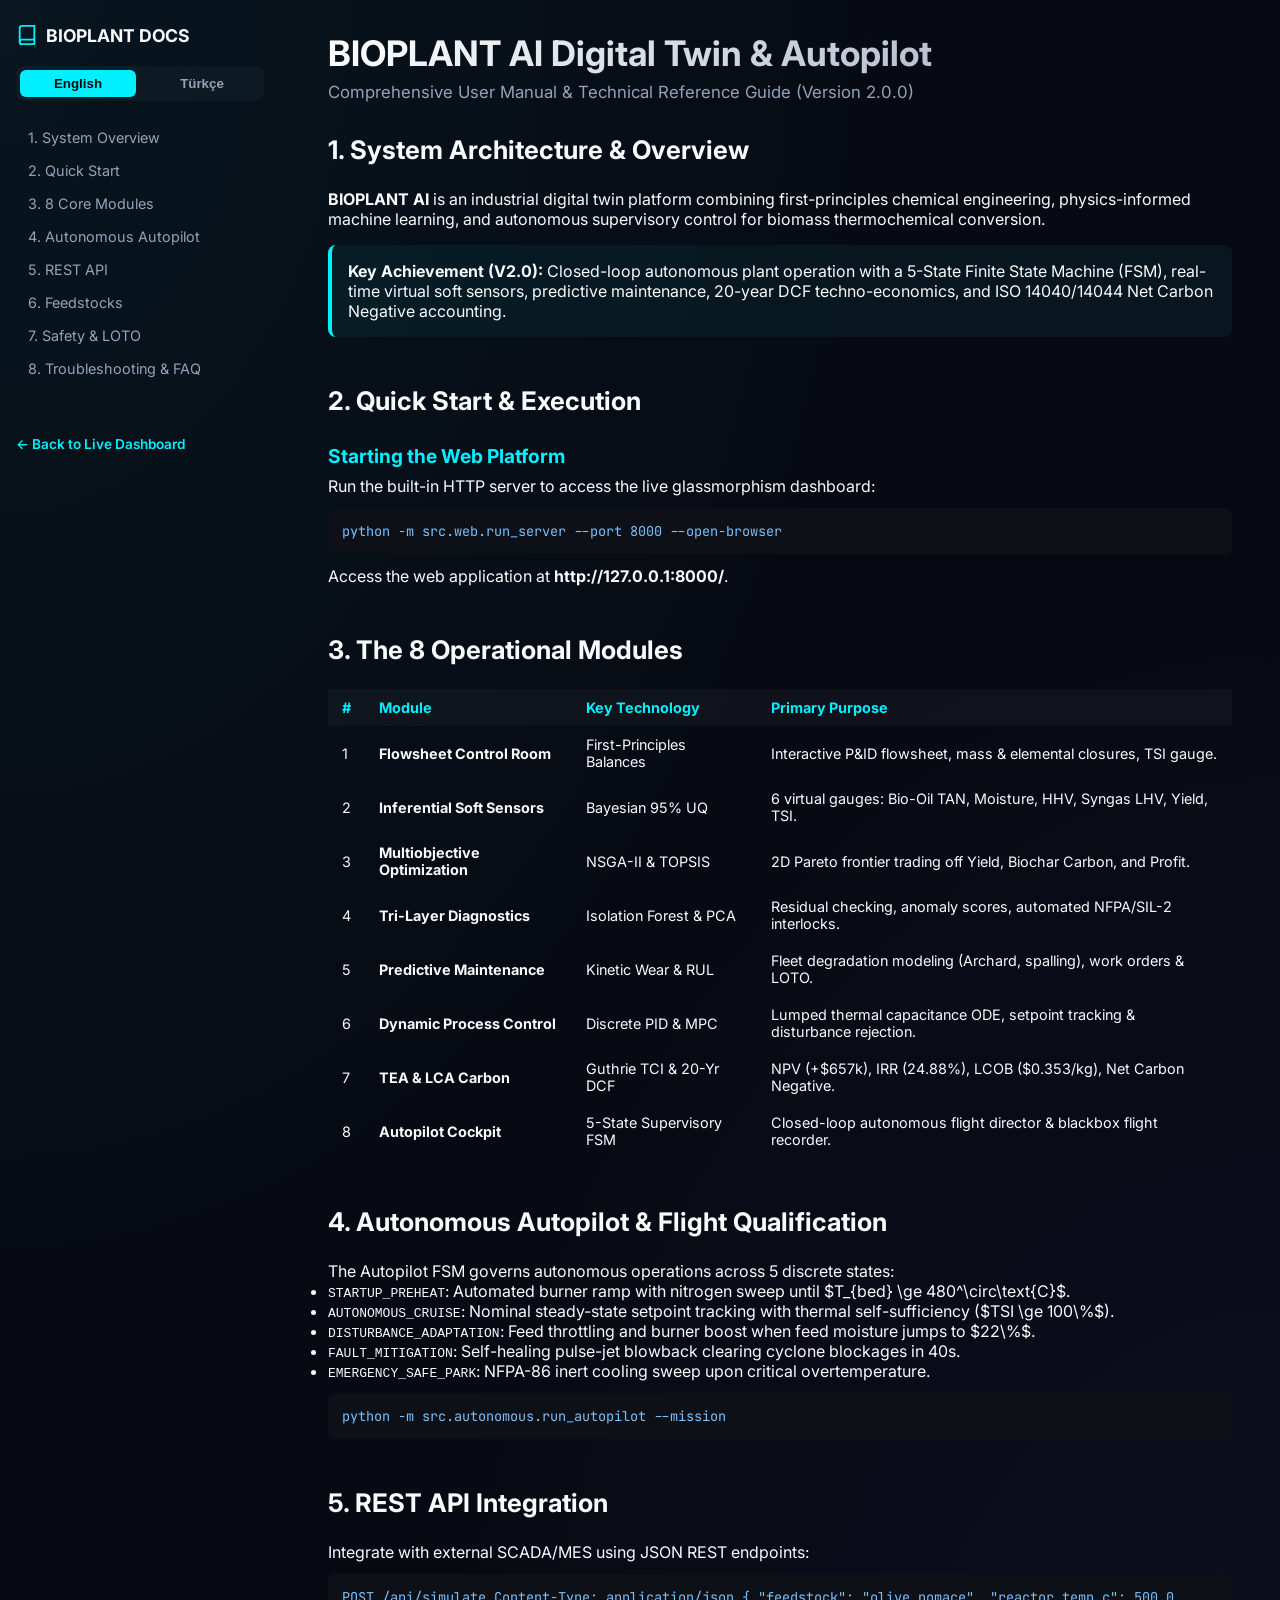
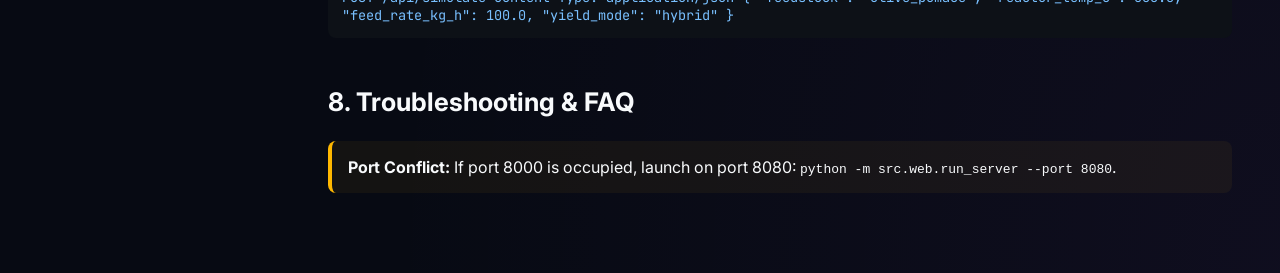
==== src/web/static/manual.html @ 551d7c85 "Add comprehensive bilingual (English & Turkish) User Manual and online documentation portal" ====
<!DOCTYPE html>
<html lang="en">
<head>
  <meta charset="UTF-8">
  <meta name="viewport" content="width=device-width, initial-scale=1.0">
  <title>BIOPLANT AI - User Manual / Kullanıcı Kılavuzu</title>
  <link rel="preconnect" href="https://fonts.googleapis.com">
  <link rel="preconnect" href="https://fonts.gstatic.com" crossorigin>
  <link href="https://fonts.googleapis.com/css2?family=Inter:wght@300;400;500;600;700;800&family=JetBrains+Mono:wght@400;500;700&display=swap" rel="stylesheet">
  <link rel="stylesheet" href="styles.css">
  <style>
    .manual-layout {
      display: grid;
      grid-template-columns: 280px 1fr;
      min-height: 100vh;
    }
    .manual-nav {
      background: var(--bg-surface);
      border-right: 1px solid var(--border-color);
      padding: 24px 16px;
      position: sticky;
      top: 0;
      height: 100vh;
      overflow-y: auto;
    }
    .manual-content {
      padding: 32px 48px;
      max-width: 1000px;
    }
    .lang-switcher {
      display: flex;
      gap: 8px;
      margin-bottom: 20px;
      background: rgba(255,255,255,0.03);
      padding: 4px;
      border-radius: 8px;
      border: 1px solid var(--border-color);
    }
    .lang-btn {
      flex: 1;
      padding: 6px 12px;
      border: none;
      background: transparent;
      color: var(--text-muted);
      border-radius: 6px;
      font-weight: 600;
      cursor: pointer;
      transition: all 0.2s;
    }
    .lang-btn.active {
      background: var(--primary-cyan);
      color: #06090e;
    }
    .manual-section {
      margin-bottom: 48px;
    }
    .manual-section h2 {
      font-size: 1.6rem;
      color: var(--text-main);
      border-bottom: 1px solid var(--border-color);
      padding-bottom: 8px;
      margin-bottom: 16px;
    }
    .manual-section h3 {
      font-size: 1.2rem;
      color: var(--primary-cyan);
      margin-top: 20px;
      margin-bottom: 8px;
    }
    .callout {
      padding: 16px;
      border-radius: 8px;
      margin: 16px 0;
      border-left: 4px solid;
    }
    .callout-info {
      background: rgba(0, 240, 255, 0.05);
      border-color: var(--primary-cyan);
    }
    .callout-success {
      background: rgba(0, 255, 136, 0.05);
      border-color: var(--accent-green);
    }
    .callout-warning {
      background: rgba(255, 184, 0, 0.05);
      border-color: var(--accent-amber);
    }
    .doc-table {
      width: 100%;
      border-collapse: collapse;
      margin: 16px 0;
      font-size: 0.9rem;
    }
    .doc-table th, .doc-table td {
      padding: 10px 14px;
      border: 1px solid var(--border-color);
      text-align: left;
    }
    .doc-table th {
      background: rgba(255, 255, 255, 0.03);
      color: var(--primary-cyan);
    }
    .code-block {
      background: #0d1117;
      border: 1px solid var(--border-color);
      border-radius: 8px;
      padding: 14px;
      font-family: var(--font-mono);
      font-size: 0.85rem;
      overflow-x: auto;
      margin: 12px 0;
      color: #79c0ff;
    }
    .nav-link {
      display: block;
      padding: 8px 12px;
      color: var(--text-muted);
      text-decoration: none;
      border-radius: 6px;
      font-size: 0.9rem;
      transition: all 0.2s;
    }
    .nav-link:hover, .nav-link.active {
      color: var(--primary-cyan);
      background: rgba(0,240,255,0.08);
    }
  </style>
</head>
<body>
  <div class="manual-layout">
    <!-- Sidebar Navigation -->
    <aside class="manual-nav">
      <div style="display:flex; align-items:center; gap:8px; margin-bottom:20px;">
        <svg width="22" height="22" viewBox="0 0 24 24" fill="none" stroke="var(--primary-cyan)" stroke-width="2"><path d="M4 19.5A2.5 2.5 0 0 1 6.5 17H20"/><path d="M6.5 2H20v20H6.5A2.5 2.5 0 0 1 4 19.5v-15A2.5 2.5 0 0 1 6.5 2z"/></svg>
        <h3 style="margin:0; font-size:1.1rem; color:var(--text-main);">BIOPLANT DOCS</h3>
      </div>

      <!-- Language Selector -->
      <div class="lang-switcher">
        <button class="lang-btn active" id="btn-lang-en" onclick="setLanguage('en')">English</button>
        <button class="lang-btn" id="btn-lang-tr" onclick="setLanguage('tr')">Türkçe</button>
      </div>

      <nav id="sidebar-nav-en">
        <a href="#overview" class="nav-link">1. System Overview</a>
        <a href="#quickstart" class="nav-link">2. Quick Start</a>
        <a href="#modules" class="nav-link">3. 8 Core Modules</a>
        <a href="#autopilot" class="nav-link">4. Autonomous Autopilot</a>
        <a href="#api" class="nav-link">5. REST API</a>
        <a href="#feedstocks" class="nav-link">6. Feedstocks</a>
        <a href="#safety" class="nav-link">7. Safety & LOTO</a>
        <a href="#faq" class="nav-link">8. Troubleshooting & FAQ</a>
      </nav>

      <nav id="sidebar-nav-tr" style="display:none;">
        <a href="#overview" class="nav-link">1. Sistem Genel Bakış</a>
        <a href="#quickstart" class="nav-link">2. Hızlı Başlangıç</a>
        <a href="#modules" class="nav-link">3. 8 Temel Modül</a>
        <a href="#autopilot" class="nav-link">4. Otonom Otopilot</a>
        <a href="#api" class="nav-link">5. REST API</a>
        <a href="#feedstocks" class="nav-link">6. Hammaddeler</a>
        <a href="#safety" class="nav-link">7. Güvenlik ve LOTO</a>
        <a href="#faq" class="nav-link">8. Sorun Giderme ve SSS</a>
      </nav>

      <div style="margin-top:32px; padding-top:16px; border-top:1px solid var(--border-color);">
        <a href="/" style="color:var(--primary-cyan); text-decoration:none; font-size:0.85rem; font-weight:600;">← Back to Live Dashboard</a>
      </div>
    </aside>

    <!-- Main Content Panel -->
    <main class="manual-content">

      <!-- ================= ENGLISH CONTENT ================= -->
      <div id="content-en">
        <div style="margin-bottom:32px;">
          <h1 style="font-size:2.2rem; margin-bottom:8px; background:linear-gradient(135deg, #fff, var(--text-muted)); -webkit-background-clip:text; -webkit-text-fill-color:transparent;">BIOPLANT AI Digital Twin & Autopilot</h1>
          <p style="color:var(--text-muted); font-size:1.05rem;">Comprehensive User Manual & Technical Reference Guide (Version 2.0.0)</p>
        </div>

        <section id="overview" class="manual-section">
          <h2>1. System Architecture & Overview</h2>
          <p><strong>BIOPLANT AI</strong> is an industrial digital twin platform combining first-principles chemical engineering, physics-informed machine learning, and autonomous supervisory control for biomass thermochemical conversion.</p>
          
          <div class="callout callout-info">
            <strong>Key Achievement (V2.0):</strong> Closed-loop autonomous plant operation with a 5-State Finite State Machine (FSM), real-time virtual soft sensors, predictive maintenance, 20-year DCF techno-economics, and ISO 14040/14044 Net Carbon Negative accounting.
          </div>
        </section>

        <section id="quickstart" class="manual-section">
          <h2>2. Quick Start & Execution</h2>
          <h3>Starting the Web Platform</h3>
          <p>Run the built-in HTTP server to access the live glassmorphism dashboard:</p>
          <div class="code-block">python -m src.web.run_server --port 8000 --open-browser</div>
          <p>Access the web application at <strong>http://127.0.0.1:8000/</strong>.</p>
        </section>

        <section id="modules" class="manual-section">
          <h2>3. The 8 Operational Modules</h2>
          <table class="doc-table">
            <thead>
              <tr><th>#</th><th>Module</th><th>Key Technology</th><th>Primary Purpose</th></tr>
            </thead>
            <tbody>
              <tr><td>1</td><td><strong>Flowsheet Control Room</strong></td><td>First-Principles Balances</td><td>Interactive P&ID flowsheet, mass & elemental closures, TSI gauge.</td></tr>
              <tr><td>2</td><td><strong>Inferential Soft Sensors</strong></td><td>Bayesian 95% UQ</td><td>6 virtual gauges: Bio-Oil TAN, Moisture, HHV, Syngas LHV, Yield, TSI.</td></tr>
              <tr><td>3</td><td><strong>Multiobjective Optimization</strong></td><td>NSGA-II & TOPSIS</td><td>2D Pareto frontier trading off Yield, Biochar Carbon, and Profit.</td></tr>
              <tr><td>4</td><td><strong>Tri-Layer Diagnostics</strong></td><td>Isolation Forest & PCA</td><td>Residual checking, anomaly scores, automated NFPA/SIL-2 interlocks.</td></tr>
              <tr><td>5</td><td><strong>Predictive Maintenance</strong></td><td>Kinetic Wear & RUL</td><td>Fleet degradation modeling (Archard, spalling), work orders & LOTO.</td></tr>
              <tr><td>6</td><td><strong>Dynamic Process Control</strong></td><td>Discrete PID & MPC</td><td>Lumped thermal capacitance ODE, setpoint tracking & disturbance rejection.</td></tr>
              <tr><td>7</td><td><strong>TEA & LCA Carbon</strong></td><td>Guthrie TCI & 20-Yr DCF</td><td>NPV (+$657k), IRR (24.88%), LCOB ($0.353/kg), Net Carbon Negative.</td></tr>
              <tr><td>8</td><td><strong>Autopilot Cockpit</strong></td><td>5-State Supervisory FSM</td><td>Closed-loop autonomous flight director & blackbox flight recorder.</td></tr>
            </tbody>
          </table>
        </section>

        <section id="autopilot" class="manual-section">
          <h2>4. Autonomous Autopilot & Flight Qualification</h2>
          <p>The Autopilot FSM governs autonomous operations across 5 discrete states:</p>
          <ul>
            <li><code>STARTUP_PREHEAT</code>: Automated burner ramp with nitrogen sweep until $T_{bed} \ge 480^\circ\text{C}$.</li>
            <li><code>AUTONOMOUS_CRUISE</code>: Nominal steady-state setpoint tracking with thermal self-sufficiency ($TSI \ge 100\%$).</li>
            <li><code>DISTURBANCE_ADAPTATION</code>: Feed throttling and burner boost when feed moisture jumps to $22\%$.</li>
            <li><code>FAULT_MITIGATION</code>: Self-healing pulse-jet blowback clearing cyclone blockages in 40s.</li>
            <li><code>EMERGENCY_SAFE_PARK</code>: NFPA-86 inert cooling sweep upon critical overtemperature.</li>
          </ul>
          <div class="code-block">python -m src.autonomous.run_autopilot --mission</div>
        </section>

        <section id="api" class="manual-section">
          <h2>5. REST API Integration</h2>
          <p>Integrate with external SCADA/MES using JSON REST endpoints:</p>
          <div class="code-block">POST /api/simulate
Content-Type: application/json

{
  "feedstock": "olive_pomace",
  "reactor_temp_c": 500.0,
  "feed_rate_kg_h": 100.0,
  "yield_mode": "hybrid"
}</div>
        </section>

        <section id="faq" class="manual-section">
          <h2>8. Troubleshooting & FAQ</h2>
          <div class="callout callout-warning">
            <strong>Port Conflict:</strong> If port 8000 is occupied, launch on port 8080: <code>python -m src.web.run_server --port 8080</code>.
          </div>
        </section>
      </div>

      <!-- ================= TURKISH CONTENT ================= -->
      <div id="content-tr" style="display:none;">
        <div style="margin-bottom:32px;">
          <h1 style="font-size:2.2rem; margin-bottom:8px; background:linear-gradient(135deg, #fff, var(--text-muted)); -webkit-background-clip:text; -webkit-text-fill-color:transparent;">BIOPLANT AI Dijital İkiz ve Otopilot</h1>
          <p style="color:var(--text-muted); font-size:1.05rem;">Kapsamlı Kullanıcı Kılavuzu ve Teknik Referans Belgesi (Sürüm 2.0.0)</p>
        </div>

        <section class="manual-section">
          <h2>1. Sistem Mimarisi ve Genel Bakış</h2>
          <p><strong>BIOPLANT AI</strong>, biyokütle termokimyasal piroliz süreçleri için birinci prensipler kimya mühendisliği, fizik destekli makine öğrenmesi ve otonom süreç yönetimini bir araya getiren endüstriyel bir dijital ikiz platformudur.</p>
          
          <div class="callout callout-info">
            <strong>Temel Başarı (V2.0):</strong> 5 Durumlu Sonlu Durum Makinesi (FSM), gerçek zamanlı çıkarımsal yumuşak sensörler, kestirimci bakım, 20 yıllık DCF tekno-ekonomik analizi ve ISO 14040/14044 Net Karbon Negatif muhasebesi ile kapalı çevrim otonom tesis işletimi.
          </div>
        </section>

        <section class="manual-section">
          <h2>2. Hızlı Başlangıç ve Çalıştırma</h2>
          <h3>Web Platformunu Başlatma</h3>
          <p>Modern koyu cam efektli paneli başlatmak için:</p>
          <div class="code-block">python -m src.web.run_server --port 8000 --open-browser</div>
          <p>Tarayıcınızdan <strong>http://127.0.0.1:8000/</strong> adresini açın.</p>
        </section>

        <section class="manual-section">
          <h2>3. 8 Temel Operasyonel Modül</h2>
          <table class="doc-table">
            <thead>
              <tr><th>#</th><th>Modül</th><th>Temel Teknoloji</th><th>Ana İşlev</th></tr>
            </thead>
            <tbody>
              <tr><td>1</td><td><strong>Akış Şeması Kontrol Odası</strong></td><td>Termodinamik Denklikler</td><td>Etkileşimli P&ID akış şeması, kütle/elementel kapanımları, TSI göstergesi.</td></tr>
              <tr><td>2</td><td><strong>Çıkarımsal Yumuşak Sensörler</strong></td><td>Bayesyen %95 Güven Aralığı</td><td>6 sanal gösterge: Biyo-Yağ TAN, Nem, HHV, Sentez Gazı LHV, Verim, TSI.</td></tr>
              <tr><td>3</td><td><strong>Çok Amaçlı Optimizasyon</strong></td><td>NSGA-II & TOPSIS</td><td>2D Pareto eğrisi; Verim, Karbon ve Kâr dengesi.</td></tr>
              <tr><td>4</td><td><strong>Üç Katmanlı Arıza Teşhisi</strong></td><td>Isolation Forest & PCA</td><td>Kütle artıkları, anomali skoru, otomatik NFPA/SIL-2 emniyet kilitleri.</td></tr>
              <tr><td>5</td><td><strong>Kestirimci Bakım</strong></td><td>Aşınma Dinamiği & RUL</td><td>Aşınma modellemesi (Archard, dökülme), reçeteli iş emirleri ve LOTO.</td></tr>
              <tr><td>6</td><td><strong>Dinamik Süreç Kontrolü</strong></td><td>Dijital PID & MPC</td><td>Isıl kapasitans ODE'si, ayar noktası takibi ve nem bozulması giderme.</td></tr>
              <tr><td>7</td><td><strong>Tekno-Ekonomik ve LCA Karbon</strong></td><td>Guthrie TCI & 20 Yıl DCF</td><td>NPV (+$657k), IRR (%24.88), LCOB ($0.353/kg), Net Karbon Negatif.</td></tr>
              <tr><td>8</td><td><strong>Otonom Otopilot Kokpiti</strong></td><td>5 Durumlu Otonom FSM</td><td>Kapalı çevrim otonom uçuş yöneticisi ve kara kutu telemetri kaydı.</td></tr>
            </tbody>
          </table>
        </section>

        <section class="manual-section">
          <h2>4. Otonom Otopilot ve Görev Yeterliliği</h2>
          <p>Otopilot FSM, tesisi 5 farklı operasyonel durumda yönetir:</p>
          <ul>
            <li><code>STARTUP_PREHEAT</code>: Yatak sıcaklığı $480^\circ\text{C}$ olana kadar azot süpürmeli otomatik brülör ısıtması.</li>
            <li><code>AUTONOMOUS_CRUISE</code>: Termal olarak kendi kendine yetebilen nominal seyir ($TSI \ge %100$).</li>
            <li><code>DISTURBANCE_ADAPTATION</code>: Hammadde nemi $\%22$'ye fırladığında beslemeyi kısıp brülörü artıran uyarlama.</li>
            <li><code>FAULT_MITIGATION</code>: Siklon tıkanmasında 40 saniyede darbeli azot üfleyerek arızayı reaktörü durdurmadan çözen mekanizma.</li>
            <li><code>EMERGENCY_SAFE_PARK</code>: Aşırı sıcaklık durumunda NFPA-86 inert soğutma süpürmesi.</li>
          </ul>
          <div class="code-block">python -m src.autonomous.run_autopilot --mission</div>
        </section>

        <section class="manual-section">
          <h2>5. REST API Entegrasyonu</h2>
          <p>Harici SCADA veya MES sistemleri ile JSON API üzerinden haberleşme örneği:</p>
          <div class="code-block">POST /api/simulate
Content-Type: application/json

{
  "feedstock": "olive_pomace",
  "reactor_temp_c": 500.0,
  "feed_rate_kg_h": 100.0,
  "yield_mode": "hybrid"
}</div>
        </section>

        <section class="manual-section">
          <h2>8. Sorun Giderme ve SSS</h2>
          <div class="callout callout-warning">
            <strong>Port Çakışması:</strong> 8000 portu meşgulse farklı bir portla başlatın: <code>python -m src.web.run_server --port 8080</code>.
          </div>
        </section>
      </div>

    </main>
  </div>

  <script>
    function setLanguage(lang) {
      const btnEn = document.getElementById('btn-lang-en');
      const btnTr = document.getElementById('btn-lang-tr');
      const navEn = document.getElementById('sidebar-nav-en');
      const navTr = document.getElementById('sidebar-nav-tr');
      const contentEn = document.getElementById('content-en');
      const contentTr = document.getElementById('content-tr');

      if (lang === 'tr') {
        btnEn.classList.remove('active');
        btnTr.classList.add('active');
        navEn.style.display = 'none';
        navTr.style.display = 'block';
        contentEn.style.display = 'none';
        contentTr.style.display = 'block';
      } else {
        btnTr.classList.remove('active');
        btnEn.classList.add('active');
        navTr.style.display = 'none';
        navEn.style.display = 'block';
        contentTr.style.display = 'none';
        contentEn.style.display = 'block';
      }
    }
  </script>
</body>
</html>
---- src/web/static/styles.css ----
/* Dark Glassmorphism Design System for AI Biomass Plant Digital Twin */

:root {
  --bg-dark: #070a13;
  --bg-panel: rgba(15, 23, 42, 0.75);
  --bg-panel-hover: rgba(30, 41, 59, 0.85);
  --border-glass: rgba(255, 255, 255, 0.08);
  --border-focus: #00f0ff;
  
  --primary-cyan: #00f0ff;
  --secondary-blue: #3b82f6;
  --accent-green: #00ff88;
  --accent-amber: #ffb800;
  --accent-crimson: #ff3366;
  --accent-purple: #a855f7;

  --text-main: #f8fafc;
  --text-muted: #94a3b8;
  --text-dim: #64748b;
  
  --font-sans: 'Inter', system-ui, -apple-system, sans-serif;
  --font-mono: 'JetBrains Mono', monospace;
}

* {
  box-sizing: border-box;
  margin: 0;
  padding: 0;
}

body {
  background-color: var(--bg-dark);
  color: var(--text-main);
  font-family: var(--font-sans);
  min-height: 100vh;
  overflow-x: hidden;
  background-image: 
    radial-gradient(at 0% 0%, rgba(0, 240, 255, 0.05) 0px, transparent 50%),
    radial-gradient(at 100% 100%, rgba(168, 85, 247, 0.05) 0px, transparent 50%);
}

.app-layout {
  display: flex;
  min-height: 100vh;
}

/* Sidebar Navigation */
.sidebar {
  width: 260px;
  background: rgba(10, 15, 29, 0.95);
  border-right: 1px solid var(--border-glass);
  backdrop-filter: blur(16px);
  display: flex;
  flex-direction: column;
  padding: 24px 16px;
  flex-shrink: 0;
}

.sidebar-brand {
  display: flex;
  align-items: center;
  gap: 12px;
  margin-bottom: 32px;
  padding: 0 8px;
}

.brand-icon {
  width: 40px;
  height: 40px;
  background: linear-gradient(135deg, var(--primary-cyan), var(--secondary-blue));
  border-radius: 10px;
  display: flex;
  align-items: center;
  justify-content: center;
  color: #000;
  box-shadow: 0 0 20px rgba(0, 240, 255, 0.3);
}

.brand-text h2 {
  font-size: 1.1rem;
  font-weight: 800;
  letter-spacing: 0.05em;
  background: linear-gradient(90deg, #fff, var(--primary-cyan));
  -webkit-background-clip: text;
  -webkit-text-fill-color: transparent;
}

.version-tag {
  font-size: 0.65rem;
  font-weight: 700;
  color: var(--primary-cyan);
  letter-spacing: 0.08em;
}

.nav-menu {
  display: flex;
  flex-direction: column;
  gap: 8px;
  flex-grow: 1;
}

.nav-btn {
  display: flex;
  align-items: center;
  gap: 12px;
  background: transparent;
  border: 1px solid transparent;
  color: var(--text-muted);
  font-family: var(--font-sans);
  font-size: 0.9rem;
  font-weight: 500;
  padding: 12px 14px;
  border-radius: 8px;
  cursor: pointer;
  transition: all 0.2s ease;
  text-align: left;
}

.nav-btn:hover {
  background: rgba(255, 255, 255, 0.04);
  color: var(--text-main);
}

.nav-btn.active {
  background: rgba(0, 240, 255, 0.1);
  border-color: rgba(0, 240, 255, 0.3);
  color: var(--primary-cyan);
  box-shadow: 0 0 15px rgba(0, 240, 255, 0.15);
}

.sidebar-status {
  padding: 12px;
  background: rgba(255, 255, 255, 0.02);
  border: 1px solid var(--border-glass);
  border-radius: 8px;
  display: flex;
  align-items: center;
  gap: 10px;
}

.status-indicator {
  width: 10px;
  height: 10px;
  border-radius: 50%;
  background: var(--accent-green);
  box-shadow: 0 0 10px var(--accent-green);
}

.status-meta {
  display: flex;
  flex-direction: column;
}

.status-label {
  font-size: 0.65rem;
  color: var(--text-dim);
  font-weight: 600;
}

.status-value {
  font-size: 0.75rem;
  font-weight: 700;
  color: var(--accent-green);
}

/* Main Content Area */
.main-content {
  flex-grow: 1;
  display: flex;
  flex-direction: column;
  overflow-y: auto;
  padding: 24px 32px;
}

/* Top Live Telemetry Bar */
.top-bar {
  display: flex;
  gap: 16px;
  margin-bottom: 24px;
  flex-wrap: wrap;
}

.top-telemetry-item {
  background: var(--bg-panel);
  border: 1px solid var(--border-glass);
  border-radius: 8px;
  padding: 10px 16px;
  display: flex;
  flex-direction: column;
  gap: 4px;
  flex: 1;
  min-width: 160px;
  backdrop-filter: blur(12px);
}

.t-label {
  font-size: 0.7rem;
  color: var(--text-muted);
  font-weight: 600;
  letter-spacing: 0.04em;
}

.t-val {
  font-family: var(--font-mono);
  font-size: 1.15rem;
  font-weight: 700;
  color: var(--text-main);
}

.t-val.highlight {
  color: var(--primary-cyan);
}

/* Badges */
.badge {
  display: inline-block;
  padding: 4px 8px;
  border-radius: 4px;
  font-size: 0.7rem;
  font-weight: 700;
  text-transform: uppercase;
  width: fit-content;
}

.badge-success { background: rgba(0, 255, 136, 0.15); color: var(--accent-green); border: 1px solid rgba(0, 255, 136, 0.3); }
.badge-cyan { background: rgba(0, 240, 255, 0.15); color: var(--primary-cyan); border: 1px solid rgba(0, 240, 255, 0.3); }
.badge-warning { background: rgba(255, 184, 0, 0.15); color: var(--accent-amber); border: 1px solid rgba(255, 184, 0, 0.3); }
.badge-danger { background: rgba(255, 51, 102, 0.15); color: var(--accent-crimson); border: 1px solid rgba(255, 51, 102, 0.3); }

/* Tab Panes */
.tab-pane {
  display: none;
  flex-direction: column;
  gap: 24px;
  animation: fadeIn 0.3s ease-in-out;
}

.tab-pane.active {
  display: flex;
}

@keyframes fadeIn {
  from { opacity: 0; transform: translateY(6px); }
  to { opacity: 1; transform: translateY(0); }
}

.tab-header h2 {
  font-size: 1.4rem;
  font-weight: 700;
  margin-bottom: 6px;
}

.tab-header p {
  color: var(--text-muted);
  font-size: 0.9rem;
}

/* Dashboard Grids */
.dashboard-grid, .optimization-grid, .diagnostics-grid, .maintenance-grid {
  display: grid;
  grid-template-columns: 360px 1fr;
  gap: 24px;
}

/* Glass Card */
.glass-card {
  background: var(--bg-panel);
  border: 1px solid var(--border-glass);
  border-radius: 12px;
  padding: 20px;
  backdrop-filter: blur(12px);
  display: flex;
  flex-direction: column;
  gap: 16px;
}

.card-header {
  display: flex;
  justify-content: space-between;
  align-items: center;
  border-bottom: 1px solid var(--border-glass);
  padding-bottom: 12px;
}

.card-header h3 {
  font-size: 1.05rem;
  font-weight: 600;
}

/* Controls */
.control-group {
  display: flex;
  flex-direction: column;
  gap: 8px;
}

.control-group label {
  font-size: 0.8rem;
  color: var(--text-muted);
  font-weight: 500;
}

.slider-label {
  display: flex;
  justify-content: space-between;
  font-size: 0.85rem;
  font-weight: 500;
}

.val-display {
  font-family: var(--font-mono);
  color: var(--primary-cyan);
  font-weight: 700;
}

.custom-select {
  background: rgba(10, 15, 29, 0.8);
  border: 1px solid var(--border-glass);
  color: var(--text-main);
  padding: 10px 12px;
  border-radius: 6px;
  font-family: var(--font-sans);
  font-size: 0.85rem;
  outline: none;
}

.custom-select:focus {
  border-color: var(--primary-cyan);
}

input[type="range"] {
  width: 100%;
  accent-color: var(--primary-cyan);
  cursor: pointer;
}

/* Buttons */
.btn {
  display: inline-flex;
  align-items: center;
  justify-content: center;
  gap: 8px;
  padding: 12px 18px;
  border-radius: 8px;
  font-family: var(--font-sans);
  font-size: 0.85rem;
  font-weight: 600;
  cursor: pointer;
  transition: all 0.2s ease;
  border: 1px solid transparent;
}

.btn-primary {
  background: linear-gradient(135deg, #00f0ff, #00a8ff);
  color: #000;
  box-shadow: 0 0 15px rgba(0, 240, 255, 0.25);
}

.btn-primary:hover {
  box-shadow: 0 0 25px rgba(0, 240, 255, 0.4);
  transform: translateY(-1px);
}

.btn-danger {
  background: linear-gradient(135deg, #ff3366, #ff0044);
  color: #fff;
  box-shadow: 0 0 15px rgba(255, 51, 102, 0.25);
}

.btn-outline {
  background: transparent;
  border-color: var(--border-glass);
  color: var(--text-muted);
}

.btn-outline.active, .btn-outline:hover {
  border-color: var(--primary-cyan);
  color: var(--primary-cyan);
  background: rgba(0, 240, 255, 0.08);
}

/* Flowsheet SVG */
.flowsheet-svg-container {
  background: rgba(5, 8, 16, 0.8);
  border: 1px solid var(--border-glass);
  border-radius: 8px;
  padding: 12px;
  display: flex;
  justify-content: center;
}

.plant-flowsheet {
  width: 100%;
  max-height: 280px;
}

.pipe-line {
  fill: none;
  stroke: #334155;
  stroke-width: 3;
  stroke-dasharray: 6;
  animation: pipeFlow 1.2s linear infinite;
}

.active-pipe { stroke: var(--primary-cyan); }
.vapor-pipe { stroke: #e2e8f0; }
.solids-pipe { stroke: #64748b; }
.gas-pipe { stroke: var(--accent-green); }
.liquid-pipe { stroke: var(--accent-amber); }
.flue-pipe { stroke: var(--accent-crimson); }

@keyframes pipeFlow {
  from { stroke-dashoffset: 12; }
  to { stroke-dashoffset: 0; }
}

.unit-box {
  fill: rgba(30, 41, 59, 0.9);
  stroke: #475569;
  stroke-width: 1.5;
}

.highlight-box {
  stroke: var(--primary-cyan);
  box-shadow: 0 0 15px rgba(0, 240, 255, 0.3);
}

.flame-box {
  fill: rgba(255, 51, 102, 0.2);
  stroke: var(--accent-crimson);
}

.unit-title {
  fill: #94a3b8;
  font-size: 10px;
  font-weight: 700;
  text-anchor: middle;
  font-family: var(--font-sans);
}

.unit-val {
  fill: #f8fafc;
  font-size: 12px;
  font-weight: 700;
  text-anchor: middle;
  font-family: var(--font-mono);
}

.highlight-val {
  fill: var(--primary-cyan);
}

/* Metrics Row */
.metrics-row {
  display: grid;
  grid-template-columns: repeat(4, 1fr);
  gap: 12px;
}

.metric-item {
  background: rgba(10, 15, 29, 0.6);
  border: 1px solid var(--border-glass);
  padding: 10px 12px;
  border-radius: 8px;
  display: flex;
  flex-direction: column;
  gap: 2px;
}

.m-title { font-size: 0.7rem; color: var(--text-dim); font-weight: 600; }
.m-val { font-family: var(--font-mono); font-size: 1.1rem; font-weight: 700; }
.m-sub { font-size: 0.7rem; color: var(--text-muted); }
.text-green { color: var(--accent-green); }

/* Soft Sensors Grid */
.soft-sensors-grid {
  display: grid;
  grid-template-columns: repeat(auto-fit, minmax(320px, 1fr));
  gap: 20px;
}

.sensor-card {
  background: var(--bg-panel);
  border: 1px solid var(--border-glass);
  border-radius: 12px;
  padding: 18px;
  display: flex;
  flex-direction: column;
  gap: 12px;
}

.sensor-header {
  display: flex;
  justify-content: space-between;
  align-items: center;
}

.sensor-tag {
  font-family: var(--font-mono);
  font-size: 0.8rem;
  color: var(--primary-cyan);
  font-weight: 700;
}

.sensor-val {
  font-family: var(--font-mono);
  font-size: 1.6rem;
  font-weight: 800;
}

.sensor-ci {
  font-size: 0.8rem;
  color: var(--text-muted);
  font-family: var(--font-mono);
}

/* Work Orders Table */
.work-order-card {
  background: rgba(15, 23, 42, 0.9);
  border: 1px solid var(--border-glass);
  border-left: 4px solid var(--accent-amber);
  border-radius: 8px;
  padding: 16px;
  display: flex;
  flex-direction: column;
  gap: 8px;
  margin-bottom: 12px;
}

.work-order-card.critical {
  border-left-color: var(--accent-crimson);
}
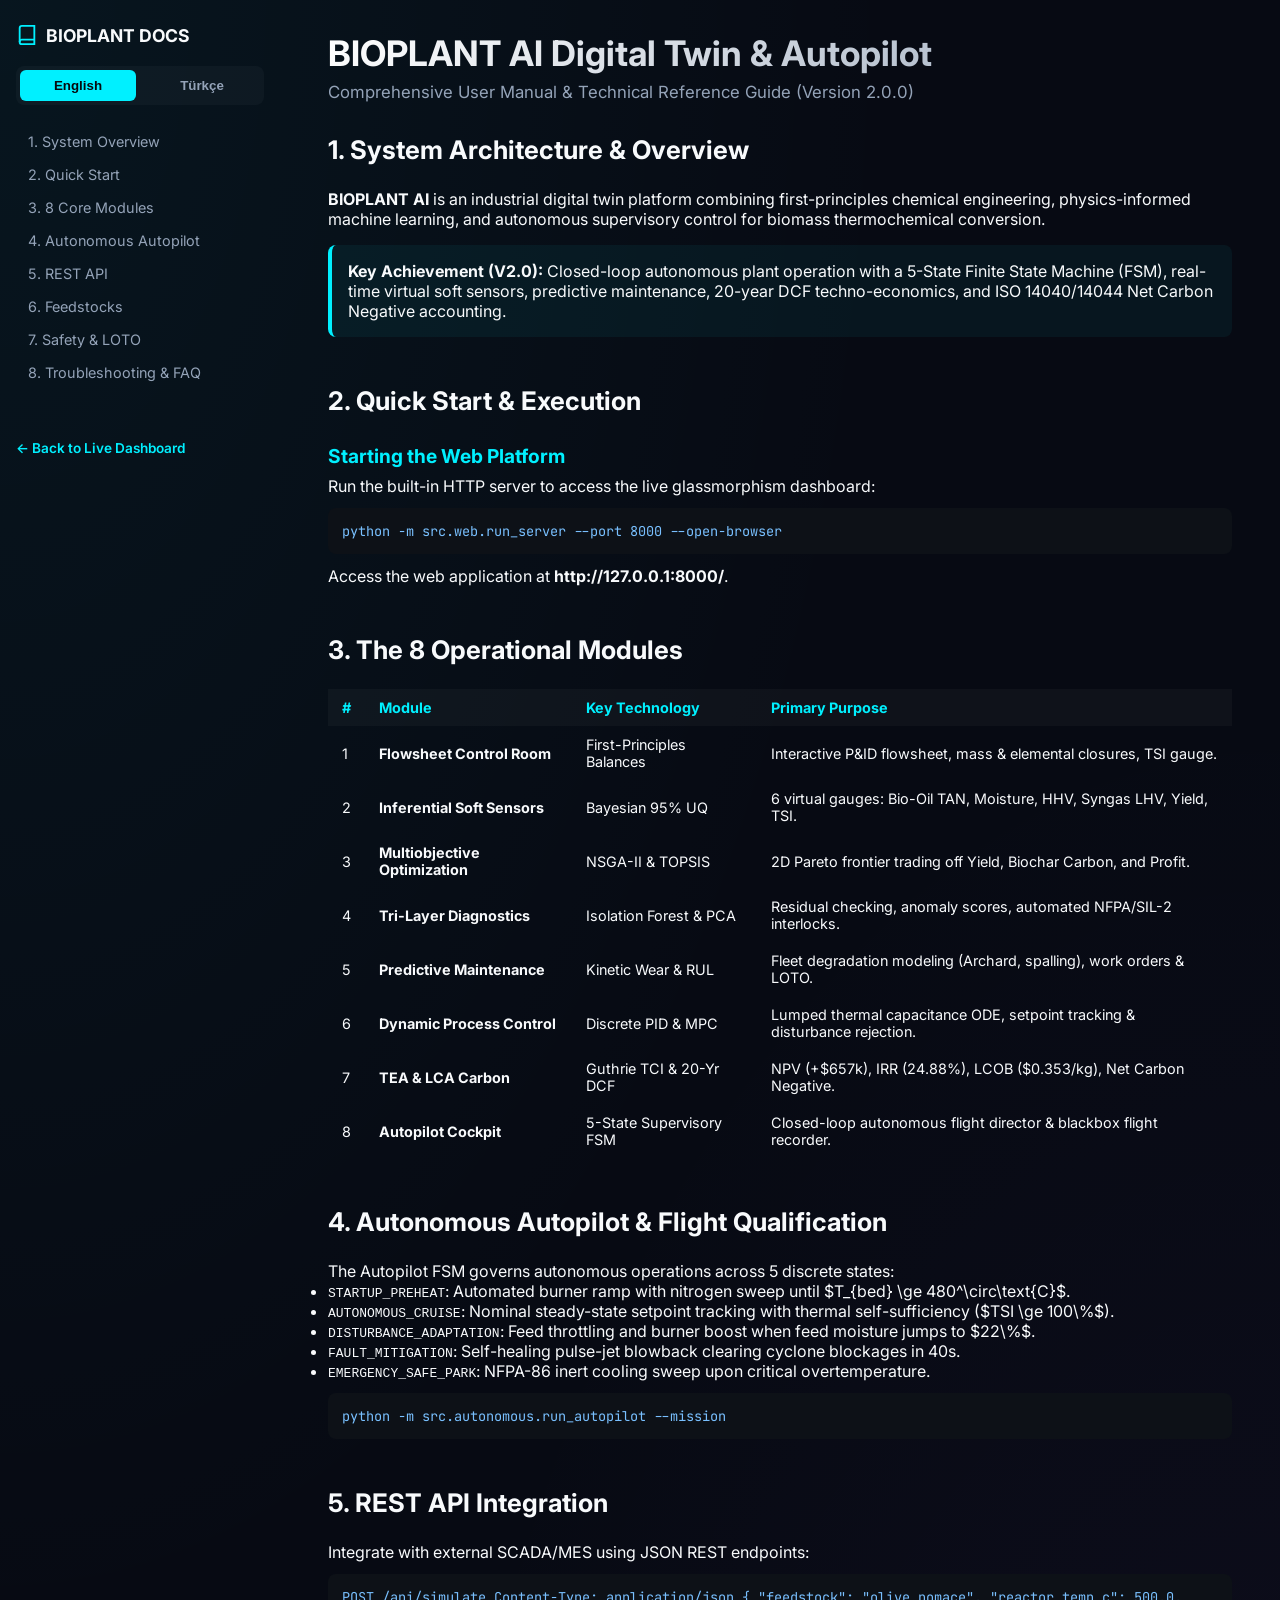
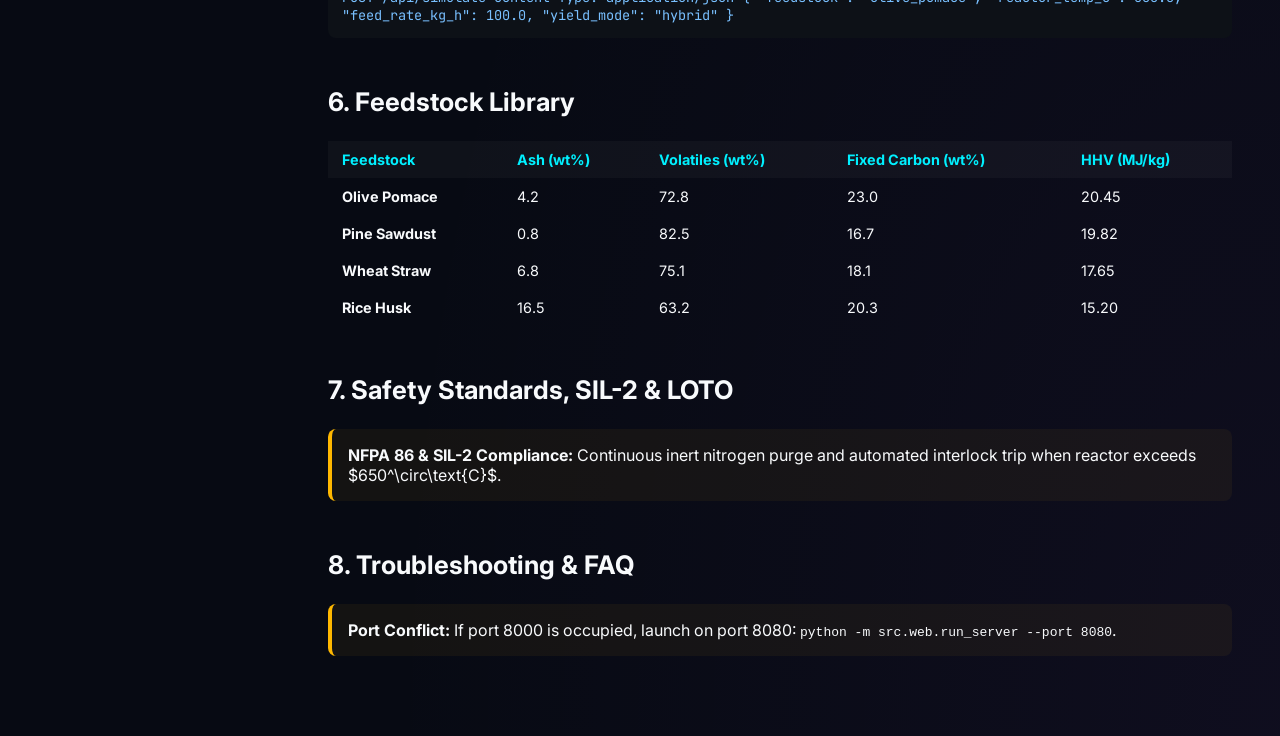
==== commit c16ff7fb: "Eliminate tab switching lag with lazy loading cache and smooth non-blocking DOM navigation" ====
--- a/src/web/static/manual.html
+++ b/src/web/static/manual.html
@@ -9,6 +9,9 @@
   <link href="https://fonts.googleapis.com/css2?family=Inter:wght@300;400;500;600;700;800&family=JetBrains+Mono:wght@400;500;700&display=swap" rel="stylesheet">
   <link rel="stylesheet" href="styles.css">
   <style>
+    html {
+      scroll-behavior: smooth;
+    }
     .manual-layout {
       display: grid;
       grid-template-columns: 280px 1fr;
@@ -38,7 +41,7 @@
     }
     .lang-btn {
       flex: 1;
-      padding: 6px 12px;
+      padding: 8px 12px;
       border: none;
       background: transparent;
       color: var(--text-muted);
@@ -142,25 +145,25 @@
       </div>
 
       <nav id="sidebar-nav-en">
-        <a href="#overview" class="nav-link">1. System Overview</a>
-        <a href="#quickstart" class="nav-link">2. Quick Start</a>
-        <a href="#modules" class="nav-link">3. 8 Core Modules</a>
-        <a href="#autopilot" class="nav-link">4. Autonomous Autopilot</a>
-        <a href="#api" class="nav-link">5. REST API</a>
-        <a href="#feedstocks" class="nav-link">6. Feedstocks</a>
-        <a href="#safety" class="nav-link">7. Safety & LOTO</a>
-        <a href="#faq" class="nav-link">8. Troubleshooting & FAQ</a>
+        <a href="#en-overview" class="nav-link">1. System Overview</a>
+        <a href="#en-quickstart" class="nav-link">2. Quick Start</a>
+        <a href="#en-modules" class="nav-link">3. 8 Core Modules</a>
+        <a href="#en-autopilot" class="nav-link">4. Autonomous Autopilot</a>
+        <a href="#en-api" class="nav-link">5. REST API</a>
+        <a href="#en-feedstocks" class="nav-link">6. Feedstocks</a>
+        <a href="#en-safety" class="nav-link">7. Safety & LOTO</a>
+        <a href="#en-faq" class="nav-link">8. Troubleshooting & FAQ</a>
       </nav>
 
       <nav id="sidebar-nav-tr" style="display:none;">
-        <a href="#overview" class="nav-link">1. Sistem Genel Bakış</a>
-        <a href="#quickstart" class="nav-link">2. Hızlı Başlangıç</a>
-        <a href="#modules" class="nav-link">3. 8 Temel Modül</a>
-        <a href="#autopilot" class="nav-link">4. Otonom Otopilot</a>
-        <a href="#api" class="nav-link">5. REST API</a>
-        <a href="#feedstocks" class="nav-link">6. Hammaddeler</a>
-        <a href="#safety" class="nav-link">7. Güvenlik ve LOTO</a>
-        <a href="#faq" class="nav-link">8. Sorun Giderme ve SSS</a>
+        <a href="#tr-overview" class="nav-link">1. Sistem Genel Bakış</a>
+        <a href="#tr-quickstart" class="nav-link">2. Hızlı Başlangıç</a>
+        <a href="#tr-modules" class="nav-link">3. 8 Temel Modül</a>
+        <a href="#tr-autopilot" class="nav-link">4. Otonom Otopilot</a>
+        <a href="#tr-api" class="nav-link">5. REST API</a>
+        <a href="#tr-feedstocks" class="nav-link">6. Hammaddeler</a>
+        <a href="#tr-safety" class="nav-link">7. Güvenlik ve LOTO</a>
+        <a href="#tr-faq" class="nav-link">8. Sorun Giderme ve SSS</a>
       </nav>
 
       <div style="margin-top:32px; padding-top:16px; border-top:1px solid var(--border-color);">
@@ -178,7 +181,7 @@
           <p style="color:var(--text-muted); font-size:1.05rem;">Comprehensive User Manual & Technical Reference Guide (Version 2.0.0)</p>
         </div>
 
-        <section id="overview" class="manual-section">
+        <section id="en-overview" class="manual-section">
           <h2>1. System Architecture & Overview</h2>
           <p><strong>BIOPLANT AI</strong> is an industrial digital twin platform combining first-principles chemical engineering, physics-informed machine learning, and autonomous supervisory control for biomass thermochemical conversion.</p>
           
@@ -187,7 +190,7 @@
           </div>
         </section>
 
-        <section id="quickstart" class="manual-section">
+        <section id="en-quickstart" class="manual-section">
           <h2>2. Quick Start & Execution</h2>
           <h3>Starting the Web Platform</h3>
           <p>Run the built-in HTTP server to access the live glassmorphism dashboard:</p>
@@ -195,7 +198,7 @@
           <p>Access the web application at <strong>http://127.0.0.1:8000/</strong>.</p>
         </section>
 
-        <section id="modules" class="manual-section">
+        <section id="en-modules" class="manual-section">
           <h2>3. The 8 Operational Modules</h2>
           <table class="doc-table">
             <thead>
@@ -214,7 +217,7 @@
           </table>
         </section>
 
-        <section id="autopilot" class="manual-section">
+        <section id="en-autopilot" class="manual-section">
           <h2>4. Autonomous Autopilot & Flight Qualification</h2>
           <p>The Autopilot FSM governs autonomous operations across 5 discrete states:</p>
           <ul>
@@ -227,7 +230,7 @@
           <div class="code-block">python -m src.autonomous.run_autopilot --mission</div>
         </section>
 
-        <section id="api" class="manual-section">
+        <section id="en-api" class="manual-section">
           <h2>5. REST API Integration</h2>
           <p>Integrate with external SCADA/MES using JSON REST endpoints:</p>
           <div class="code-block">POST /api/simulate
@@ -241,7 +244,29 @@
 }</div>
         </section>
 
-        <section id="faq" class="manual-section">
+        <section id="en-feedstocks" class="manual-section">
+          <h2>6. Feedstock Library</h2>
+          <table class="doc-table">
+            <thead>
+              <tr><th>Feedstock</th><th>Ash (wt%)</th><th>Volatiles (wt%)</th><th>Fixed Carbon (wt%)</th><th>HHV (MJ/kg)</th></tr>
+            </thead>
+            <tbody>
+              <tr><td><strong>Olive Pomace</strong></td><td>4.2</td><td>72.8</td><td>23.0</td><td>20.45</td></tr>
+              <tr><td><strong>Pine Sawdust</strong></td><td>0.8</td><td>82.5</td><td>16.7</td><td>19.82</td></tr>
+              <tr><td><strong>Wheat Straw</strong></td><td>6.8</td><td>75.1</td><td>18.1</td><td>17.65</td></tr>
+              <tr><td><strong>Rice Husk</strong></td><td>16.5</td><td>63.2</td><td>20.3</td><td>15.20</td></tr>
+            </tbody>
+          </table>
+        </section>
+
+        <section id="en-safety" class="manual-section">
+          <h2>7. Safety Standards, SIL-2 & LOTO</h2>
+          <div class="callout callout-warning">
+            <strong>NFPA 86 & SIL-2 Compliance:</strong> Continuous inert nitrogen purge and automated interlock trip when reactor exceeds $650^\circ\text{C}$.
+          </div>
+        </section>
+
+        <section id="en-faq" class="manual-section">
           <h2>8. Troubleshooting & FAQ</h2>
           <div class="callout callout-warning">
             <strong>Port Conflict:</strong> If port 8000 is occupied, launch on port 8080: <code>python -m src.web.run_server --port 8080</code>.
@@ -256,7 +281,7 @@
           <p style="color:var(--text-muted); font-size:1.05rem;">Kapsamlı Kullanıcı Kılavuzu ve Teknik Referans Belgesi (Sürüm 2.0.0)</p>
         </div>
 
-        <section class="manual-section">
+        <section id="tr-overview" class="manual-section">
           <h2>1. Sistem Mimarisi ve Genel Bakış</h2>
           <p><strong>BIOPLANT AI</strong>, biyokütle termokimyasal piroliz süreçleri için birinci prensipler kimya mühendisliği, fizik destekli makine öğrenmesi ve otonom süreç yönetimini bir araya getiren endüstriyel bir dijital ikiz platformudur.</p>
           
@@ -265,7 +290,7 @@
           </div>
         </section>
 
-        <section class="manual-section">
+        <section id="tr-quickstart" class="manual-section">
           <h2>2. Hızlı Başlangıç ve Çalıştırma</h2>
           <h3>Web Platformunu Başlatma</h3>
           <p>Modern koyu cam efektli paneli başlatmak için:</p>
@@ -273,7 +298,7 @@
           <p>Tarayıcınızdan <strong>http://127.0.0.1:8000/</strong> adresini açın.</p>
         </section>
 
-        <section class="manual-section">
+        <section id="tr-modules" class="manual-section">
           <h2>3. 8 Temel Operasyonel Modül</h2>
           <table class="doc-table">
             <thead>
@@ -292,7 +317,7 @@
           </table>
         </section>
 
-        <section class="manual-section">
+        <section id="tr-autopilot" class="manual-section">
           <h2>4. Otonom Otopilot ve Görev Yeterliliği</h2>
           <p>Otopilot FSM, tesisi 5 farklı operasyonel durumda yönetir:</p>
           <ul>
@@ -305,7 +330,7 @@
           <div class="code-block">python -m src.autonomous.run_autopilot --mission</div>
         </section>
 
-        <section class="manual-section">
+        <section id="tr-api" class="manual-section">
           <h2>5. REST API Entegrasyonu</h2>
           <p>Harici SCADA veya MES sistemleri ile JSON API üzerinden haberleşme örneği:</p>
           <div class="code-block">POST /api/simulate
@@ -319,7 +344,29 @@
 }</div>
         </section>
 
-        <section class="manual-section">
+        <section id="tr-feedstocks" class="manual-section">
+          <h2>6. Biyokütle Hammadde Kataloğu</h2>
+          <table class="doc-table">
+            <thead>
+              <tr><th>Hammadde</th><th>Kül (% kuru)</th><th>Uçucu Madde (%)</th><th>Sabit Karbon (%)</th><th>HHV (MJ/kg)</th></tr>
+            </thead>
+            <tbody>
+              <tr><td><strong>Zeytin Prinası</strong></td><td>4.2</td><td>72.8</td><td>23.0</td><td>20.45</td></tr>
+              <tr><td><strong>Çam Talaşı</strong></td><td>0.8</td><td>82.5</td><td>16.7</td><td>19.82</td></tr>
+              <tr><td><strong>Buğday Samanı</strong></td><td>6.8</td><td>75.1</td><td>18.1</td><td>17.65</td></tr>
+              <tr><td><strong>Pirinç Kavuzu</strong></td><td>16.5</td><td>63.2</td><td>20.3</td><td>15.20</td></tr>
+            </tbody>
+          </table>
+        </section>
+
+        <section id="tr-safety" class="manual-section">
+          <h2>7. Güvenlik Standartları, SIL-2 ve LOTO</h2>
+          <div class="callout callout-warning">
+            <strong>NFPA 86 & SIL-2 Uyumluluğu:</strong> Sürekli inert azot süpürmesi ve reaktör sıcaklığı $650^\circ\text{C}$ üzerine çıktığında $250\text{ ms}$ içinde beslemeyi kesen otomatik güvenlik kilidi.
+          </div>
+        </section>
+
+        <section id="tr-faq" class="manual-section">
           <h2>8. Sorun Giderme ve SSS</h2>
           <div class="callout callout-warning">
             <strong>Port Çakışması:</strong> 8000 portu meşgulse farklı bir portla başlatın: <code>python -m src.web.run_server --port 8080</code>.
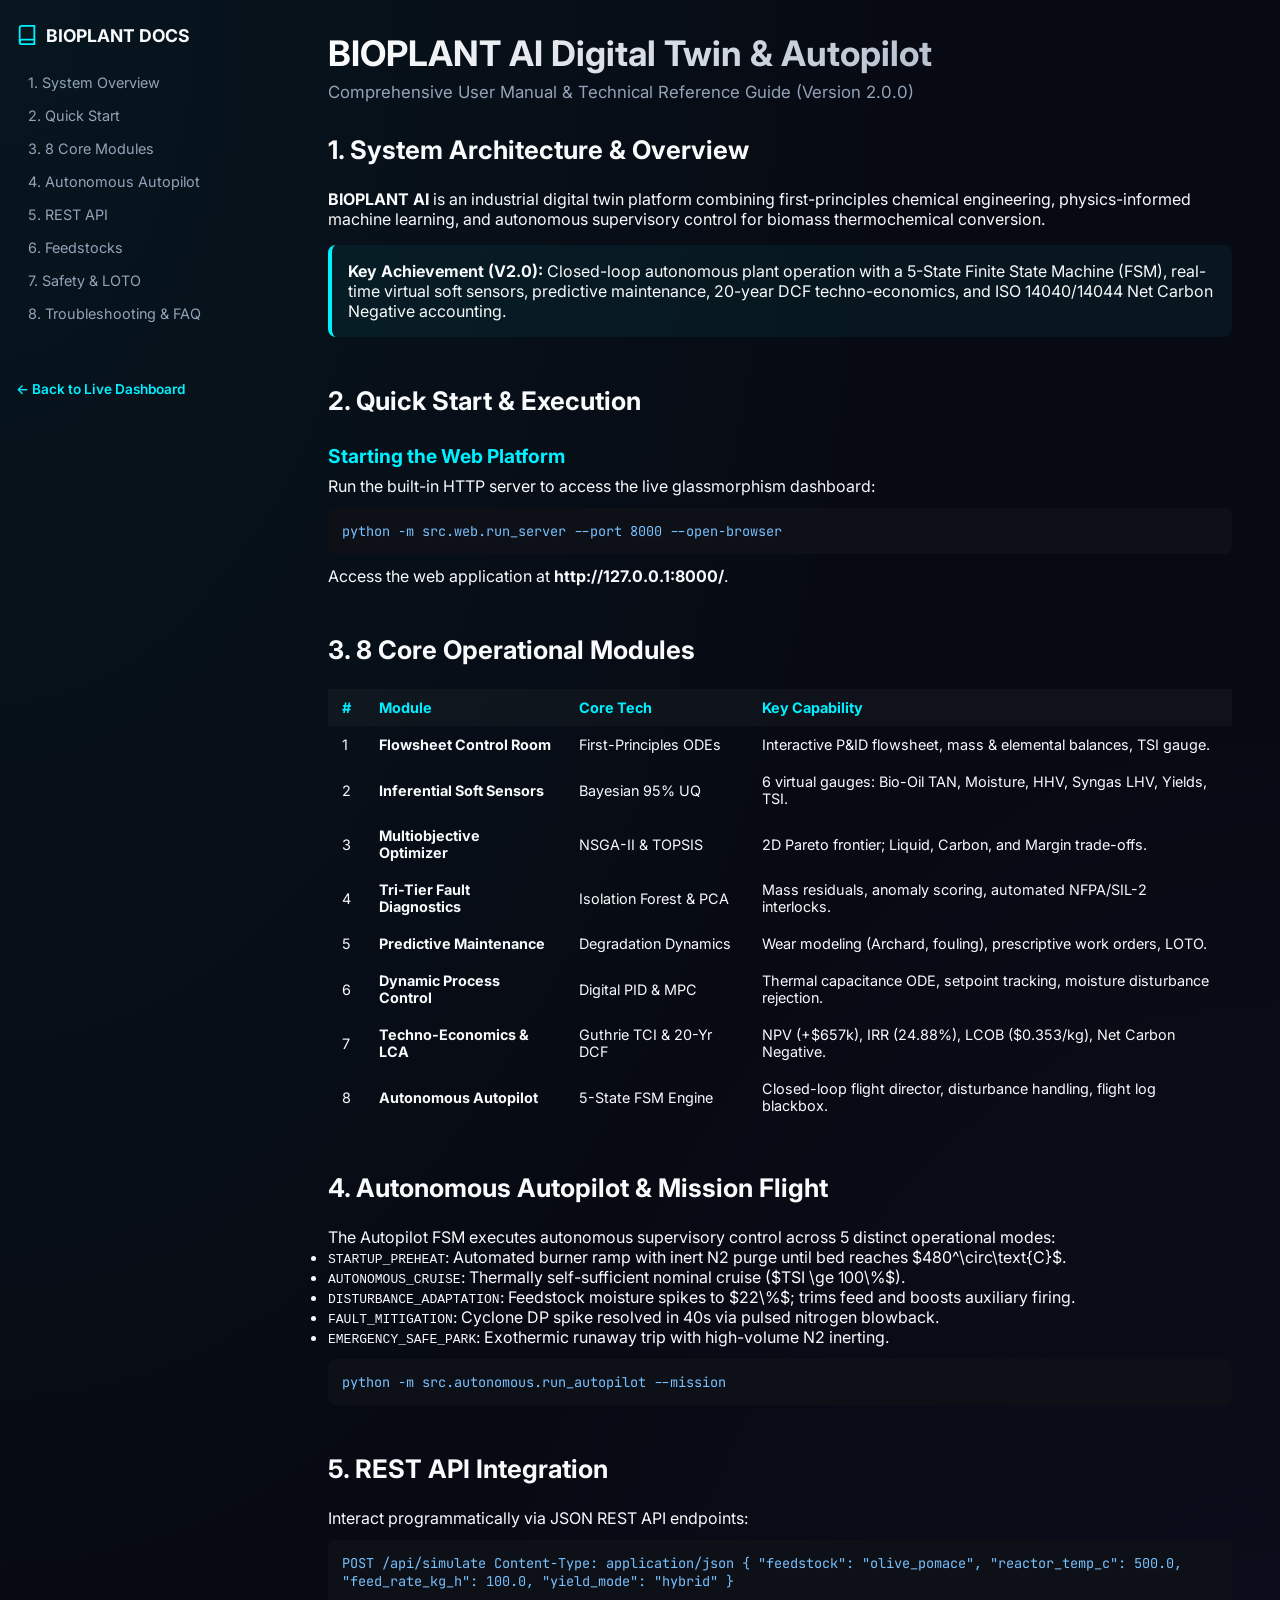
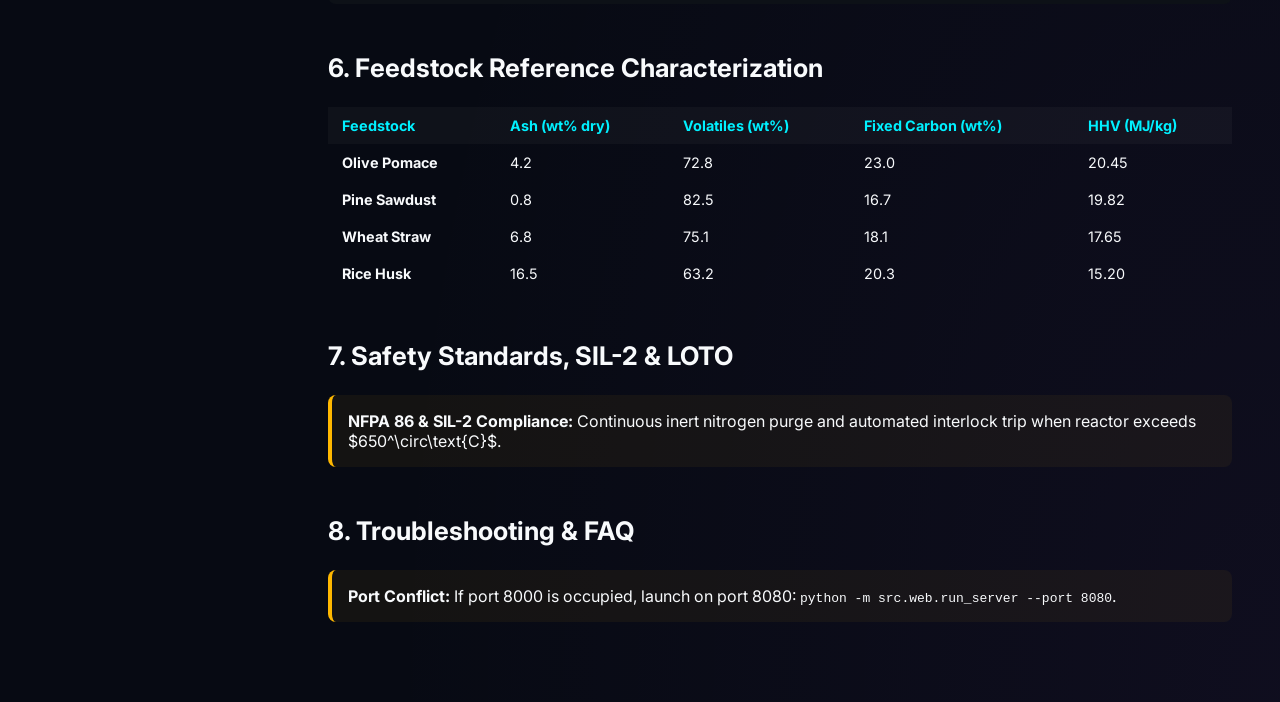
==== commit 9791cbf2: "Remove Turkish language option completely and revert to English-only architecture" ====
--- a/src/web/static/manual.html
+++ b/src/web/static/manual.html
@@ -131,17 +131,10 @@
 </head>
 <body>
   <div class="manual-layout">
-    <!-- Sidebar Navigation -->
     <aside class="manual-nav">
       <div style="display:flex; align-items:center; gap:8px; margin-bottom:20px;">
         <svg width="22" height="22" viewBox="0 0 24 24" fill="none" stroke="var(--primary-cyan)" stroke-width="2"><path d="M4 19.5A2.5 2.5 0 0 1 6.5 17H20"/><path d="M6.5 2H20v20H6.5A2.5 2.5 0 0 1 4 19.5v-15A2.5 2.5 0 0 1 6.5 2z"/></svg>
         <h3 style="margin:0; font-size:1.1rem; color:var(--text-main);">BIOPLANT DOCS</h3>
-      </div>
-
-      <!-- Language Selector -->
-      <div class="lang-switcher">
-        <button class="lang-btn active" id="btn-lang-en" onclick="setLanguage('en')">English</button>
-        <button class="lang-btn" id="btn-lang-tr" onclick="setLanguage('tr')">Türkçe</button>
       </div>
 
       <nav id="sidebar-nav-en">
@@ -155,26 +148,13 @@
         <a href="#en-faq" class="nav-link">8. Troubleshooting & FAQ</a>
       </nav>
 
-      <nav id="sidebar-nav-tr" style="display:none;">
-        <a href="#tr-overview" class="nav-link">1. Sistem Genel Bakış</a>
-        <a href="#tr-quickstart" class="nav-link">2. Hızlı Başlangıç</a>
-        <a href="#tr-modules" class="nav-link">3. 8 Temel Modül</a>
-        <a href="#tr-autopilot" class="nav-link">4. Otonom Otopilot</a>
-        <a href="#tr-api" class="nav-link">5. REST API</a>
-        <a href="#tr-feedstocks" class="nav-link">6. Hammaddeler</a>
-        <a href="#tr-safety" class="nav-link">7. Güvenlik ve LOTO</a>
-        <a href="#tr-faq" class="nav-link">8. Sorun Giderme ve SSS</a>
-      </nav>
-
       <div style="margin-top:32px; padding-top:16px; border-top:1px solid var(--border-color);">
-        <a href="/" style="color:var(--primary-cyan); text-decoration:none; font-size:0.85rem; font-weight:600;">← Back to Live Dashboard</a>
+        <a href="/" id="back-link" style="color:var(--primary-cyan); text-decoration:none; font-size:0.85rem; font-weight:600;">← Back to Live Dashboard</a>
       </div>
     </aside>
 
-    <!-- Main Content Panel -->
     <main class="manual-content">
 
-      <!-- ================= ENGLISH CONTENT ================= -->
       <div id="content-en">
         <div style="margin-bottom:32px;">
           <h1 style="font-size:2.2rem; margin-bottom:8px; background:linear-gradient(135deg, #fff, var(--text-muted)); -webkit-background-clip:text; -webkit-text-fill-color:transparent;">BIOPLANT AI Digital Twin & Autopilot</h1>
@@ -199,40 +179,40 @@
         </section>
 
         <section id="en-modules" class="manual-section">
-          <h2>3. The 8 Operational Modules</h2>
+          <h2>3. 8 Core Operational Modules</h2>
           <table class="doc-table">
             <thead>
-              <tr><th>#</th><th>Module</th><th>Key Technology</th><th>Primary Purpose</th></tr>
+              <tr><th>#</th><th>Module</th><th>Core Tech</th><th>Key Capability</th></tr>
             </thead>
             <tbody>
-              <tr><td>1</td><td><strong>Flowsheet Control Room</strong></td><td>First-Principles Balances</td><td>Interactive P&ID flowsheet, mass & elemental closures, TSI gauge.</td></tr>
-              <tr><td>2</td><td><strong>Inferential Soft Sensors</strong></td><td>Bayesian 95% UQ</td><td>6 virtual gauges: Bio-Oil TAN, Moisture, HHV, Syngas LHV, Yield, TSI.</td></tr>
-              <tr><td>3</td><td><strong>Multiobjective Optimization</strong></td><td>NSGA-II & TOPSIS</td><td>2D Pareto frontier trading off Yield, Biochar Carbon, and Profit.</td></tr>
-              <tr><td>4</td><td><strong>Tri-Layer Diagnostics</strong></td><td>Isolation Forest & PCA</td><td>Residual checking, anomaly scores, automated NFPA/SIL-2 interlocks.</td></tr>
-              <tr><td>5</td><td><strong>Predictive Maintenance</strong></td><td>Kinetic Wear & RUL</td><td>Fleet degradation modeling (Archard, spalling), work orders & LOTO.</td></tr>
-              <tr><td>6</td><td><strong>Dynamic Process Control</strong></td><td>Discrete PID & MPC</td><td>Lumped thermal capacitance ODE, setpoint tracking & disturbance rejection.</td></tr>
-              <tr><td>7</td><td><strong>TEA & LCA Carbon</strong></td><td>Guthrie TCI & 20-Yr DCF</td><td>NPV (+$657k), IRR (24.88%), LCOB ($0.353/kg), Net Carbon Negative.</td></tr>
-              <tr><td>8</td><td><strong>Autopilot Cockpit</strong></td><td>5-State Supervisory FSM</td><td>Closed-loop autonomous flight director & blackbox flight recorder.</td></tr>
+              <tr><td>1</td><td><strong>Flowsheet Control Room</strong></td><td>First-Principles ODEs</td><td>Interactive P&ID flowsheet, mass & elemental balances, TSI gauge.</td></tr>
+              <tr><td>2</td><td><strong>Inferential Soft Sensors</strong></td><td>Bayesian 95% UQ</td><td>6 virtual gauges: Bio-Oil TAN, Moisture, HHV, Syngas LHV, Yields, TSI.</td></tr>
+              <tr><td>3</td><td><strong>Multiobjective Optimizer</strong></td><td>NSGA-II & TOPSIS</td><td>2D Pareto frontier; Liquid, Carbon, and Margin trade-offs.</td></tr>
+              <tr><td>4</td><td><strong>Tri-Tier Fault Diagnostics</strong></td><td>Isolation Forest & PCA</td><td>Mass residuals, anomaly scoring, automated NFPA/SIL-2 interlocks.</td></tr>
+              <tr><td>5</td><td><strong>Predictive Maintenance</strong></td><td>Degradation Dynamics</td><td>Wear modeling (Archard, fouling), prescriptive work orders, LOTO.</td></tr>
+              <tr><td>6</td><td><strong>Dynamic Process Control</strong></td><td>Digital PID & MPC</td><td>Thermal capacitance ODE, setpoint tracking, moisture disturbance rejection.</td></tr>
+              <tr><td>7</td><td><strong>Techno-Economics & LCA</strong></td><td>Guthrie TCI & 20-Yr DCF</td><td>NPV (+$657k), IRR (24.88%), LCOB ($0.353/kg), Net Carbon Negative.</td></tr>
+              <tr><td>8</td><td><strong>Autonomous Autopilot</strong></td><td>5-State FSM Engine</td><td>Closed-loop flight director, disturbance handling, flight log blackbox.</td></tr>
             </tbody>
           </table>
         </section>
 
         <section id="en-autopilot" class="manual-section">
-          <h2>4. Autonomous Autopilot & Flight Qualification</h2>
-          <p>The Autopilot FSM governs autonomous operations across 5 discrete states:</p>
+          <h2>4. Autonomous Autopilot & Mission Flight</h2>
+          <p>The Autopilot FSM executes autonomous supervisory control across 5 distinct operational modes:</p>
           <ul>
-            <li><code>STARTUP_PREHEAT</code>: Automated burner ramp with nitrogen sweep until $T_{bed} \ge 480^\circ\text{C}$.</li>
-            <li><code>AUTONOMOUS_CRUISE</code>: Nominal steady-state setpoint tracking with thermal self-sufficiency ($TSI \ge 100\%$).</li>
-            <li><code>DISTURBANCE_ADAPTATION</code>: Feed throttling and burner boost when feed moisture jumps to $22\%$.</li>
-            <li><code>FAULT_MITIGATION</code>: Self-healing pulse-jet blowback clearing cyclone blockages in 40s.</li>
-            <li><code>EMERGENCY_SAFE_PARK</code>: NFPA-86 inert cooling sweep upon critical overtemperature.</li>
+            <li><code>STARTUP_PREHEAT</code>: Automated burner ramp with inert N2 purge until bed reaches $480^\circ\text{C}$.</li>
+            <li><code>AUTONOMOUS_CRUISE</code>: Thermally self-sufficient nominal cruise ($TSI \ge 100\%$).</li>
+            <li><code>DISTURBANCE_ADAPTATION</code>: Feedstock moisture spikes to $22\%$; trims feed and boosts auxiliary firing.</li>
+            <li><code>FAULT_MITIGATION</code>: Cyclone DP spike resolved in 40s via pulsed nitrogen blowback.</li>
+            <li><code>EMERGENCY_SAFE_PARK</code>: Exothermic runaway trip with high-volume N2 inerting.</li>
           </ul>
           <div class="code-block">python -m src.autonomous.run_autopilot --mission</div>
         </section>
 
         <section id="en-api" class="manual-section">
           <h2>5. REST API Integration</h2>
-          <p>Integrate with external SCADA/MES using JSON REST endpoints:</p>
+          <p>Interact programmatically via JSON REST API endpoints:</p>
           <div class="code-block">POST /api/simulate
 Content-Type: application/json
 
@@ -245,10 +225,10 @@
         </section>
 
         <section id="en-feedstocks" class="manual-section">
-          <h2>6. Feedstock Library</h2>
+          <h2>6. Feedstock Reference Characterization</h2>
           <table class="doc-table">
             <thead>
-              <tr><th>Feedstock</th><th>Ash (wt%)</th><th>Volatiles (wt%)</th><th>Fixed Carbon (wt%)</th><th>HHV (MJ/kg)</th></tr>
+              <tr><th>Feedstock</th><th>Ash (wt% dry)</th><th>Volatiles (wt%)</th><th>Fixed Carbon (wt%)</th><th>HHV (MJ/kg)</th></tr>
             </thead>
             <tbody>
               <tr><td><strong>Olive Pomace</strong></td><td>4.2</td><td>72.8</td><td>23.0</td><td>20.45</td></tr>
@@ -274,134 +254,7 @@
         </section>
       </div>
 
-      <!-- ================= TURKISH CONTENT ================= -->
-      <div id="content-tr" style="display:none;">
-        <div style="margin-bottom:32px;">
-          <h1 style="font-size:2.2rem; margin-bottom:8px; background:linear-gradient(135deg, #fff, var(--text-muted)); -webkit-background-clip:text; -webkit-text-fill-color:transparent;">BIOPLANT AI Dijital İkiz ve Otopilot</h1>
-          <p style="color:var(--text-muted); font-size:1.05rem;">Kapsamlı Kullanıcı Kılavuzu ve Teknik Referans Belgesi (Sürüm 2.0.0)</p>
-        </div>
-
-        <section id="tr-overview" class="manual-section">
-          <h2>1. Sistem Mimarisi ve Genel Bakış</h2>
-          <p><strong>BIOPLANT AI</strong>, biyokütle termokimyasal piroliz süreçleri için birinci prensipler kimya mühendisliği, fizik destekli makine öğrenmesi ve otonom süreç yönetimini bir araya getiren endüstriyel bir dijital ikiz platformudur.</p>
-          
-          <div class="callout callout-info">
-            <strong>Temel Başarı (V2.0):</strong> 5 Durumlu Sonlu Durum Makinesi (FSM), gerçek zamanlı çıkarımsal yumuşak sensörler, kestirimci bakım, 20 yıllık DCF tekno-ekonomik analizi ve ISO 14040/14044 Net Karbon Negatif muhasebesi ile kapalı çevrim otonom tesis işletimi.
-          </div>
-        </section>
-
-        <section id="tr-quickstart" class="manual-section">
-          <h2>2. Hızlı Başlangıç ve Çalıştırma</h2>
-          <h3>Web Platformunu Başlatma</h3>
-          <p>Modern koyu cam efektli paneli başlatmak için:</p>
-          <div class="code-block">python -m src.web.run_server --port 8000 --open-browser</div>
-          <p>Tarayıcınızdan <strong>http://127.0.0.1:8000/</strong> adresini açın.</p>
-        </section>
-
-        <section id="tr-modules" class="manual-section">
-          <h2>3. 8 Temel Operasyonel Modül</h2>
-          <table class="doc-table">
-            <thead>
-              <tr><th>#</th><th>Modül</th><th>Temel Teknoloji</th><th>Ana İşlev</th></tr>
-            </thead>
-            <tbody>
-              <tr><td>1</td><td><strong>Akış Şeması Kontrol Odası</strong></td><td>Termodinamik Denklikler</td><td>Etkileşimli P&ID akış şeması, kütle/elementel kapanımları, TSI göstergesi.</td></tr>
-              <tr><td>2</td><td><strong>Çıkarımsal Yumuşak Sensörler</strong></td><td>Bayesyen %95 Güven Aralığı</td><td>6 sanal gösterge: Biyo-Yağ TAN, Nem, HHV, Sentez Gazı LHV, Verim, TSI.</td></tr>
-              <tr><td>3</td><td><strong>Çok Amaçlı Optimizasyon</strong></td><td>NSGA-II & TOPSIS</td><td>2D Pareto eğrisi; Verim, Karbon ve Kâr dengesi.</td></tr>
-              <tr><td>4</td><td><strong>Üç Katmanlı Arıza Teşhisi</strong></td><td>Isolation Forest & PCA</td><td>Kütle artıkları, anomali skoru, otomatik NFPA/SIL-2 emniyet kilitleri.</td></tr>
-              <tr><td>5</td><td><strong>Kestirimci Bakım</strong></td><td>Aşınma Dinamiği & RUL</td><td>Aşınma modellemesi (Archard, dökülme), reçeteli iş emirleri ve LOTO.</td></tr>
-              <tr><td>6</td><td><strong>Dinamik Süreç Kontrolü</strong></td><td>Dijital PID & MPC</td><td>Isıl kapasitans ODE'si, ayar noktası takibi ve nem bozulması giderme.</td></tr>
-              <tr><td>7</td><td><strong>Tekno-Ekonomik ve LCA Karbon</strong></td><td>Guthrie TCI & 20 Yıl DCF</td><td>NPV (+$657k), IRR (%24.88), LCOB ($0.353/kg), Net Karbon Negatif.</td></tr>
-              <tr><td>8</td><td><strong>Otonom Otopilot Kokpiti</strong></td><td>5 Durumlu Otonom FSM</td><td>Kapalı çevrim otonom uçuş yöneticisi ve kara kutu telemetri kaydı.</td></tr>
-            </tbody>
-          </table>
-        </section>
-
-        <section id="tr-autopilot" class="manual-section">
-          <h2>4. Otonom Otopilot ve Görev Yeterliliği</h2>
-          <p>Otopilot FSM, tesisi 5 farklı operasyonel durumda yönetir:</p>
-          <ul>
-            <li><code>STARTUP_PREHEAT</code>: Yatak sıcaklığı $480^\circ\text{C}$ olana kadar azot süpürmeli otomatik brülör ısıtması.</li>
-            <li><code>AUTONOMOUS_CRUISE</code>: Termal olarak kendi kendine yetebilen nominal seyir ($TSI \ge %100$).</li>
-            <li><code>DISTURBANCE_ADAPTATION</code>: Hammadde nemi $\%22$'ye fırladığında beslemeyi kısıp brülörü artıran uyarlama.</li>
-            <li><code>FAULT_MITIGATION</code>: Siklon tıkanmasında 40 saniyede darbeli azot üfleyerek arızayı reaktörü durdurmadan çözen mekanizma.</li>
-            <li><code>EMERGENCY_SAFE_PARK</code>: Aşırı sıcaklık durumunda NFPA-86 inert soğutma süpürmesi.</li>
-          </ul>
-          <div class="code-block">python -m src.autonomous.run_autopilot --mission</div>
-        </section>
-
-        <section id="tr-api" class="manual-section">
-          <h2>5. REST API Entegrasyonu</h2>
-          <p>Harici SCADA veya MES sistemleri ile JSON API üzerinden haberleşme örneği:</p>
-          <div class="code-block">POST /api/simulate
-Content-Type: application/json
-
-{
-  "feedstock": "olive_pomace",
-  "reactor_temp_c": 500.0,
-  "feed_rate_kg_h": 100.0,
-  "yield_mode": "hybrid"
-}</div>
-        </section>
-
-        <section id="tr-feedstocks" class="manual-section">
-          <h2>6. Biyokütle Hammadde Kataloğu</h2>
-          <table class="doc-table">
-            <thead>
-              <tr><th>Hammadde</th><th>Kül (% kuru)</th><th>Uçucu Madde (%)</th><th>Sabit Karbon (%)</th><th>HHV (MJ/kg)</th></tr>
-            </thead>
-            <tbody>
-              <tr><td><strong>Zeytin Prinası</strong></td><td>4.2</td><td>72.8</td><td>23.0</td><td>20.45</td></tr>
-              <tr><td><strong>Çam Talaşı</strong></td><td>0.8</td><td>82.5</td><td>16.7</td><td>19.82</td></tr>
-              <tr><td><strong>Buğday Samanı</strong></td><td>6.8</td><td>75.1</td><td>18.1</td><td>17.65</td></tr>
-              <tr><td><strong>Pirinç Kavuzu</strong></td><td>16.5</td><td>63.2</td><td>20.3</td><td>15.20</td></tr>
-            </tbody>
-          </table>
-        </section>
-
-        <section id="tr-safety" class="manual-section">
-          <h2>7. Güvenlik Standartları, SIL-2 ve LOTO</h2>
-          <div class="callout callout-warning">
-            <strong>NFPA 86 & SIL-2 Uyumluluğu:</strong> Sürekli inert azot süpürmesi ve reaktör sıcaklığı $650^\circ\text{C}$ üzerine çıktığında $250\text{ ms}$ içinde beslemeyi kesen otomatik güvenlik kilidi.
-          </div>
-        </section>
-
-        <section id="tr-faq" class="manual-section">
-          <h2>8. Sorun Giderme ve SSS</h2>
-          <div class="callout callout-warning">
-            <strong>Port Çakışması:</strong> 8000 portu meşgulse farklı bir portla başlatın: <code>python -m src.web.run_server --port 8080</code>.
-          </div>
-        </section>
-      </div>
-
     </main>
   </div>
-
-  <script>
-    function setLanguage(lang) {
-      const btnEn = document.getElementById('btn-lang-en');
-      const btnTr = document.getElementById('btn-lang-tr');
-      const navEn = document.getElementById('sidebar-nav-en');
-      const navTr = document.getElementById('sidebar-nav-tr');
-      const contentEn = document.getElementById('content-en');
-      const contentTr = document.getElementById('content-tr');
-
-      if (lang === 'tr') {
-        btnEn.classList.remove('active');
-        btnTr.classList.add('active');
-        navEn.style.display = 'none';
-        navTr.style.display = 'block';
-        contentEn.style.display = 'none';
-        contentTr.style.display = 'block';
-      } else {
-        btnTr.classList.remove('active');
-        btnEn.classList.add('active');
-        navTr.style.display = 'none';
-        navEn.style.display = 'block';
-        contentTr.style.display = 'none';
-        contentEn.style.display = 'block';
-      }
-    }
-  </script>
 </body>
 </html>
--- a/src/web/static/styles.css
+++ b/src/web/static/styles.css
@@ -530,3 +530,68 @@
 .work-order-card.critical {
   border-left-color: var(--accent-crimson);
 }
+
+/* =========================================================================
+ * Language Switcher Styling & Smooth Transition Animations
+ * ========================================================================= */
+.lang-switch-group {
+  display: inline-flex;
+  align-items: center;
+  background: rgba(0, 0, 0, 0.5);
+  border: 1px solid rgba(255, 255, 255, 0.12);
+  border-radius: 8px;
+  padding: 3px;
+  gap: 3px;
+  position: relative;
+  transition: all 0.3s cubic-bezier(0.4, 0, 0.2, 1);
+}
+
+.lang-switch-group:hover {
+  border-color: rgba(0, 240, 255, 0.4);
+  box-shadow: 0 0 14px rgba(0, 240, 255, 0.18);
+}
+
+.btn-lang {
+  border: none;
+  background: transparent;
+  color: var(--text-muted);
+  padding: 5px 10px;
+  border-radius: 6px;
+  font-size: 0.75rem;
+  font-weight: 600;
+  cursor: pointer;
+  transition: all 0.25s cubic-bezier(0.4, 0, 0.2, 1);
+  display: inline-flex;
+  align-items: center;
+  gap: 4px;
+}
+
+.btn-lang:hover {
+  color: var(--text-main);
+  background: rgba(255, 255, 255, 0.08);
+}
+
+.btn-lang.active {
+  background: linear-gradient(135deg, rgba(0, 240, 255, 0.25), rgba(59, 130, 246, 0.25));
+  color: var(--primary-cyan);
+  border: 1px solid var(--primary-cyan);
+  box-shadow: 0 0 10px rgba(0, 240, 255, 0.25);
+  transform: scale(1.03);
+}
+
+/* Smooth cross-fade transition on language toggle */
+.lang-fade-transition {
+  animation: langSmoothFade 0.25s cubic-bezier(0.4, 0, 0.2, 1);
+}
+
+@keyframes langSmoothFade {
+  0% {
+    opacity: 0.65;
+    transform: translateY(-2px);
+  }
+  100% {
+    opacity: 1;
+    transform: translateY(0);
+  }
+}
+
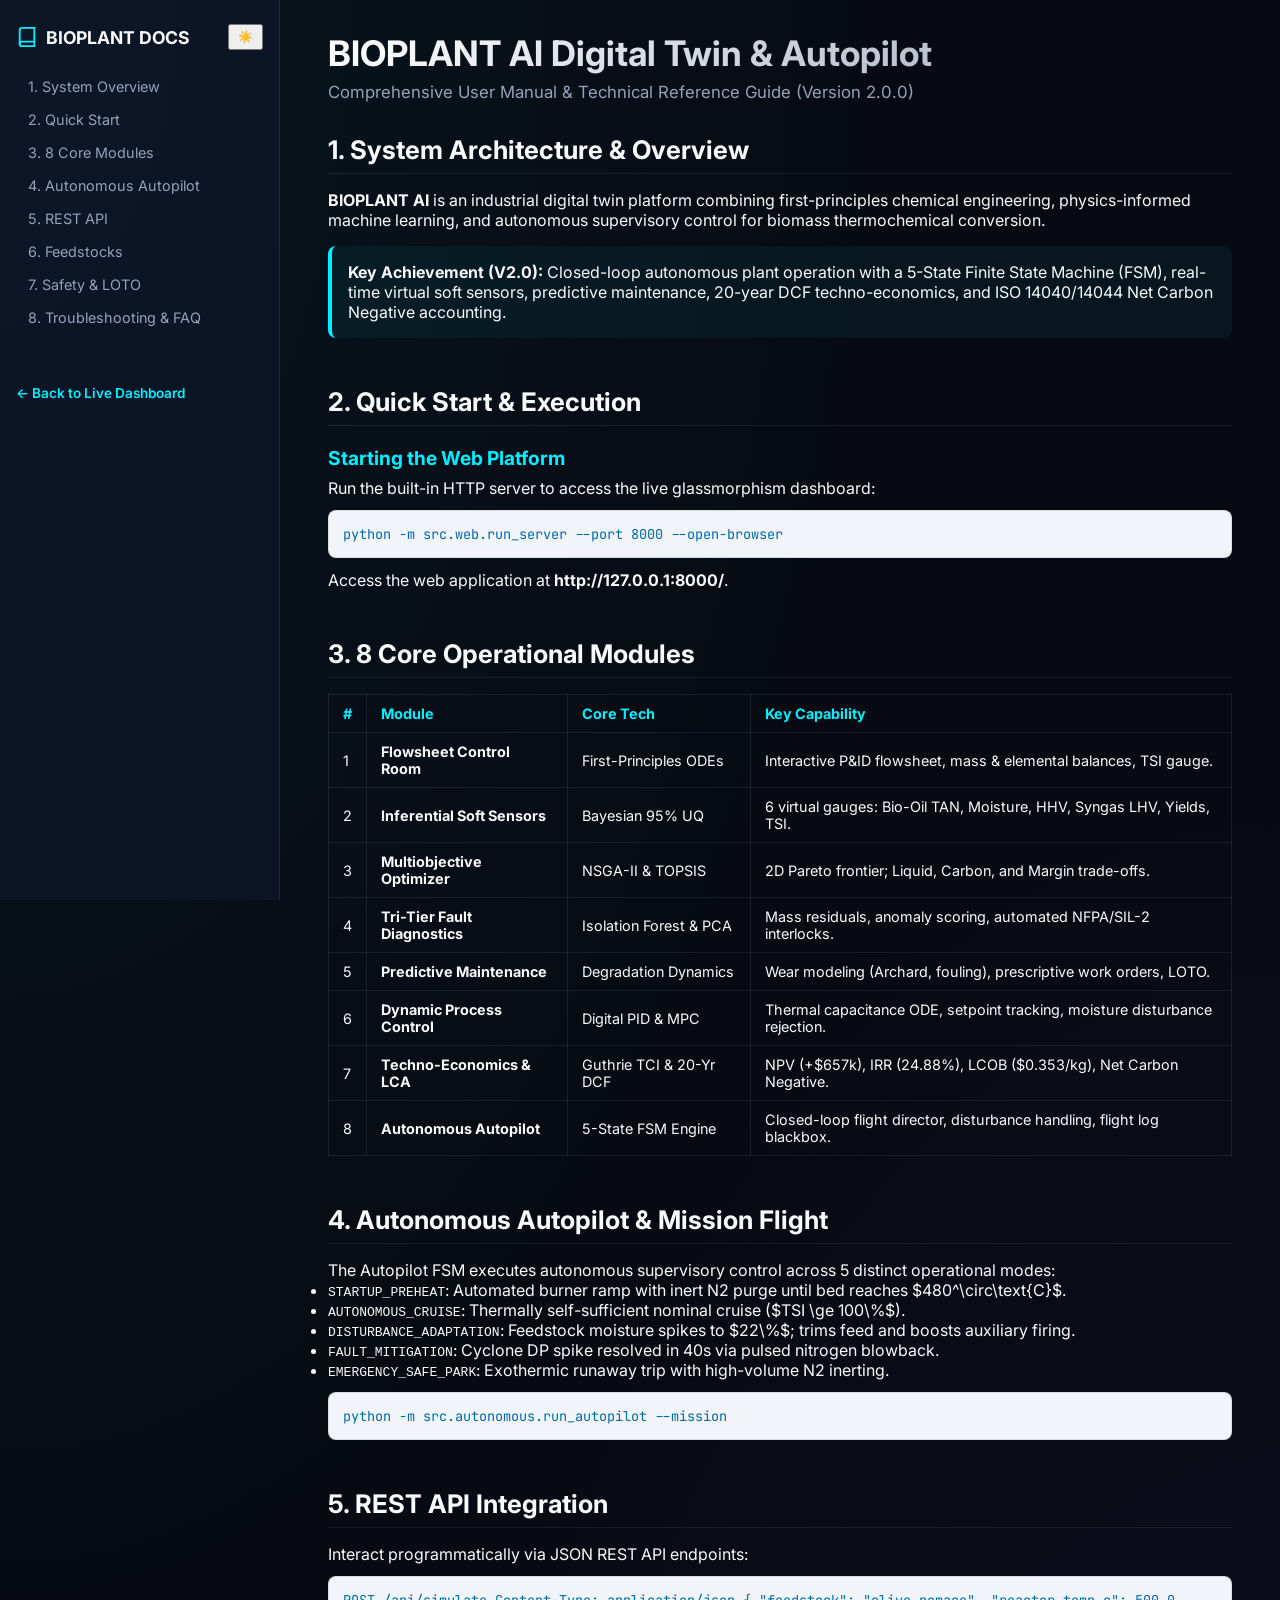
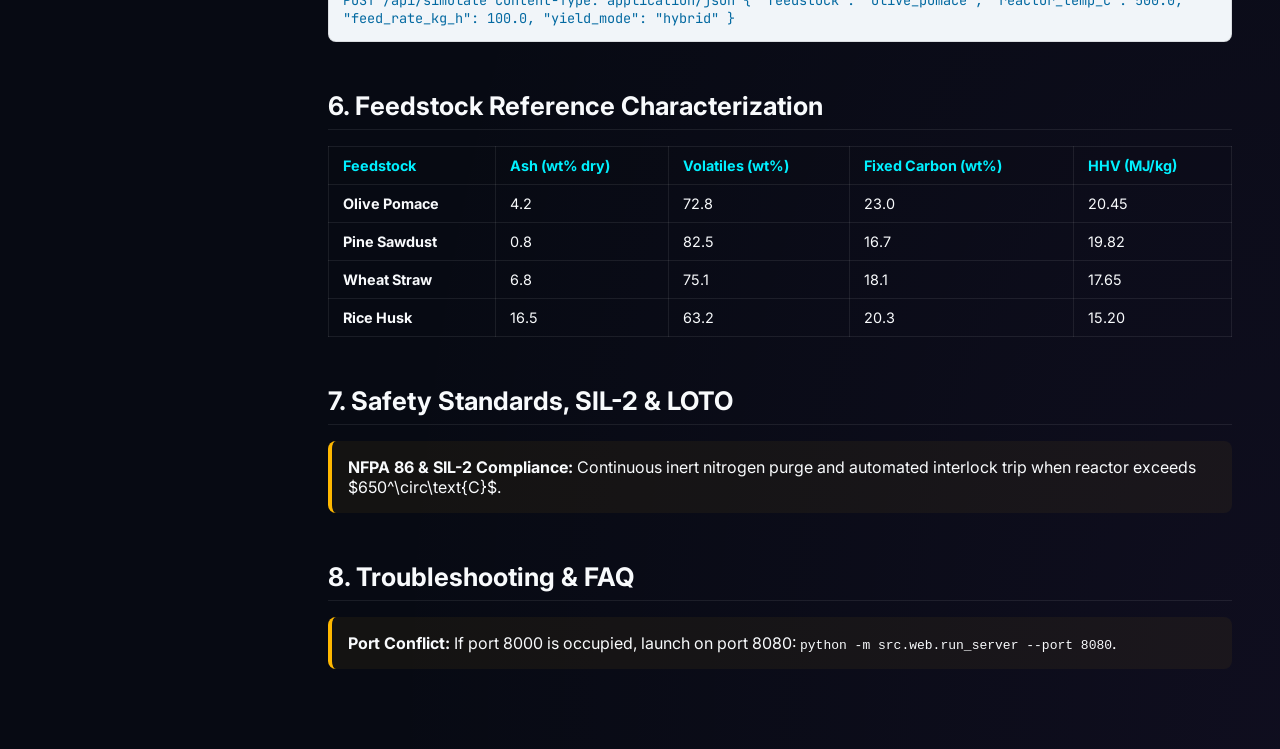
==== commit 506d3125: "Add Dark/Light mode theme system and SEO/GEO optimization" ====
--- a/src/web/static/manual.html
+++ b/src/web/static/manual.html
@@ -1,9 +1,40 @@
 <!DOCTYPE html>
-<html lang="en">
+<html lang="en" data-theme="dark">
 <head>
   <meta charset="UTF-8">
   <meta name="viewport" content="width=device-width, initial-scale=1.0">
-  <title>BIOPLANT AI - User Manual / Kullanıcı Kılavuzu</title>
+  <title>BIOPLANT AI - Technical Documentation & User Manual</title>
+
+  <!-- SEO Primary Meta Tags -->
+  <meta name="title" content="BIOPLANT AI - Technical Documentation & User Manual">
+  <meta name="description" content="Official technical manual and engineering reference for the BIOPLANT AI Digital Twin platform. Covers thermodynamic models, NSGA-II Pareto optimization, soft sensors, SIL-2 safety, and autonomous autopilot FSM.">
+  <meta name="keywords" content="biomass digital twin docs, pyrolysis engineering manual, SOP, industrial autopilot, NSGA-II, Pareto optimization, soft sensor calibration, ISO 14040 LCA, techno-economic analysis">
+  <meta name="author" content="Çağatay Kılıç">
+  <meta name="robots" content="index, follow">
+  <link rel="canonical" href="http://127.0.0.1:8000/manual.html">
+
+  <!-- GEO Location Metadata -->
+  <meta name="geo.region" content="TR-34">
+  <meta name="geo.placename" content="Istanbul, Turkey">
+  <meta name="geo.position" content="41.0082;28.9784">
+  <meta name="ICBM" content="41.0082, 28.9784">
+
+  <!-- Open Graph -->
+  <meta property="og:type" content="article">
+  <meta property="og:url" content="http://127.0.0.1:8000/manual.html">
+  <meta property="og:site_name" content="BIOPLANT AI Platform">
+  <meta property="og:title" content="BIOPLANT AI - Technical Documentation & User Manual">
+  <meta property="og:description" content="Official technical manual and engineering reference for the BIOPLANT AI Digital Twin platform.">
+  <meta property="og:image" content="/static/bioplant_hero_banner.jpg">
+  <meta property="og:locale" content="en_US">
+
+  <!-- Twitter Cards -->
+  <meta name="twitter:card" content="summary_large_image">
+  <meta name="twitter:url" content="http://127.0.0.1:8000/manual.html">
+  <meta name="twitter:title" content="BIOPLANT AI - Technical Documentation & User Manual">
+  <meta name="twitter:description" content="Official technical manual and engineering reference for the BIOPLANT AI Digital Twin platform.">
+  <meta name="twitter:image" content="/static/bioplant_hero_banner.jpg">
+
   <link rel="preconnect" href="https://fonts.googleapis.com">
   <link rel="preconnect" href="https://fonts.gstatic.com" crossorigin>
   <link href="https://fonts.googleapis.com/css2?family=Inter:wght@300;400;500;600;700;800&family=JetBrains+Mono:wght@400;500;700&display=swap" rel="stylesheet">
@@ -18,8 +49,8 @@
       min-height: 100vh;
     }
     .manual-nav {
-      background: var(--bg-surface);
-      border-right: 1px solid var(--border-color);
+      background: var(--bg-panel);
+      border-right: 1px solid var(--border-glass);
       padding: 24px 16px;
       position: sticky;
       top: 0;
@@ -30,37 +61,13 @@
       padding: 32px 48px;
       max-width: 1000px;
     }
-    .lang-switcher {
-      display: flex;
-      gap: 8px;
-      margin-bottom: 20px;
-      background: rgba(255,255,255,0.03);
-      padding: 4px;
-      border-radius: 8px;
-      border: 1px solid var(--border-color);
-    }
-    .lang-btn {
-      flex: 1;
-      padding: 8px 12px;
-      border: none;
-      background: transparent;
-      color: var(--text-muted);
-      border-radius: 6px;
-      font-weight: 600;
-      cursor: pointer;
-      transition: all 0.2s;
-    }
-    .lang-btn.active {
-      background: var(--primary-cyan);
-      color: #06090e;
-    }
     .manual-section {
       margin-bottom: 48px;
     }
     .manual-section h2 {
       font-size: 1.6rem;
       color: var(--text-main);
-      border-bottom: 1px solid var(--border-color);
+      border-bottom: 1px solid var(--border-glass);
       padding-bottom: 8px;
       margin-bottom: 16px;
     }
@@ -96,16 +103,19 @@
     }
     .doc-table th, .doc-table td {
       padding: 10px 14px;
-      border: 1px solid var(--border-color);
+      border: 1px solid var(--border-glass);
       text-align: left;
     }
     .doc-table th {
       background: rgba(255, 255, 255, 0.03);
       color: var(--primary-cyan);
     }
+    [data-theme="light"] .doc-table th {
+      background: rgba(0, 0, 0, 0.04);
+    }
     .code-block {
       background: #0d1117;
-      border: 1px solid var(--border-color);
+      border: 1px solid var(--border-glass);
       border-radius: 8px;
       padding: 14px;
       font-family: var(--font-mono);
@@ -113,6 +123,11 @@
       overflow-x: auto;
       margin: 12px 0;
       color: #79c0ff;
+    }
+    [data-theme="light"] .code-block {
+      background: #f1f5f9;
+      color: #0369a1;
+      border-color: rgba(0, 0, 0, 0.1);
     }
     .nav-link {
       display: block;
@@ -132,9 +147,14 @@
 <body>
   <div class="manual-layout">
     <aside class="manual-nav">
-      <div style="display:flex; align-items:center; gap:8px; margin-bottom:20px;">
-        <svg width="22" height="22" viewBox="0 0 24 24" fill="none" stroke="var(--primary-cyan)" stroke-width="2"><path d="M4 19.5A2.5 2.5 0 0 1 6.5 17H20"/><path d="M6.5 2H20v20H6.5A2.5 2.5 0 0 1 4 19.5v-15A2.5 2.5 0 0 1 6.5 2z"/></svg>
-        <h3 style="margin:0; font-size:1.1rem; color:var(--text-main);">BIOPLANT DOCS</h3>
+      <div style="display:flex; align-items:center; justify-content:space-between; margin-bottom:20px;">
+        <div style="display:flex; align-items:center; gap:8px;">
+          <svg width="22" height="22" viewBox="0 0 24 24" fill="none" stroke="var(--primary-cyan)" stroke-width="2"><path d="M4 19.5A2.5 2.5 0 0 1 6.5 17H20"/><path d="M6.5 2H20v20H6.5A2.5 2.5 0 0 1 4 19.5v-15A2.5 2.5 0 0 1 6.5 2z"/></svg>
+          <h3 style="margin:0; font-size:1.1rem; color:var(--text-main);">BIOPLANT DOCS</h3>
+        </div>
+        <button id="manual-theme-toggle" class="theme-toggle-btn" aria-label="Toggle Dark and Light Mode" title="Toggle Theme" style="padding:4px 8px; font-size:0.75rem;">
+          <span id="manual-theme-icon">🌙</span>
+        </button>
       </div>
 
       <nav id="sidebar-nav-en">
@@ -256,5 +276,31 @@
 
     </main>
   </div>
+
+  <script>
+    function applyManualTheme(theme) {
+      document.documentElement.setAttribute('data-theme', theme);
+      localStorage.setItem('bioplant_theme', theme);
+      const icon = document.getElementById('manual-theme-icon');
+      if (icon) {
+        icon.textContent = theme === 'light' ? '☀️' : '🌙';
+      }
+    }
+
+    document.addEventListener('DOMContentLoaded', () => {
+      const savedTheme = localStorage.getItem('bioplant_theme') || 
+        (window.matchMedia && window.matchMedia('(prefers-color-scheme: light)').matches ? 'light' : 'dark');
+      applyManualTheme(savedTheme);
+
+      const toggleBtn = document.getElementById('manual-theme-toggle');
+      if (toggleBtn) {
+        toggleBtn.addEventListener('click', () => {
+          const current = document.documentElement.getAttribute('data-theme') || 'dark';
+          const next = current === 'dark' ? 'light' : 'dark';
+          applyManualTheme(next);
+        });
+      }
+    });
+  </script>
 </body>
 </html>
--- a/src/web/static/styles.css
+++ b/src/web/static/styles.css
@@ -547,51 +547,145 @@
 }
 
 .lang-switch-group:hover {
-  border-color: rgba(0, 240, 255, 0.4);
-  box-shadow: 0 0 14px rgba(0, 240, 255, 0.18);
-}
-
-.btn-lang {
-  border: none;
-  background: transparent;
-  color: var(--text-muted);
-  padding: 5px 10px;
-  border-radius: 6px;
-  font-size: 0.75rem;
+/* =========================================================================
+ * Light & Dark Theme System (SEO & Accessibility Compliant)
+ * ========================================================================= */
+[data-theme="light"] {
+  --bg-dark: #f8fafc;
+  --bg-panel: rgba(255, 255, 255, 0.9);
+  --bg-panel-hover: rgba(241, 245, 249, 0.95);
+  --border-glass: rgba(0, 0, 0, 0.08);
+  --border-focus: #0284c7;
+
+  --primary-cyan: #0284c7;
+  --secondary-blue: #2563eb;
+  --accent-green: #16a34a;
+  --accent-amber: #d97706;
+  --accent-crimson: #dc2626;
+  --accent-purple: #9333ea;
+
+  --text-main: #0f172a;
+  --text-muted: #475569;
+  --text-dim: #64748b;
+}
+
+[data-theme="light"] body {
+  background-color: var(--bg-dark);
+  background-image:
+    radial-gradient(at 0% 0%, rgba(2, 132, 199, 0.08) 0px, transparent 50%),
+    radial-gradient(at 100% 100%, rgba(147, 51, 234, 0.06) 0px, transparent 50%);
+}
+
+[data-theme="light"] .sidebar {
+  background: rgba(255, 255, 255, 0.96);
+  border-right: 1px solid rgba(0, 0, 0, 0.08);
+  box-shadow: 2px 0 16px rgba(0, 0, 0, 0.03);
+}
+
+[data-theme="light"] .top-bar {
+  background: rgba(255, 255, 255, 0.88);
+  border-bottom: 1px solid rgba(0, 0, 0, 0.08);
+  box-shadow: 0 2px 12px rgba(0, 0, 0, 0.03);
+}
+
+[data-theme="light"] .glass-card,
+[data-theme="light"] .metric-card,
+[data-theme="light"] .doc-table th,
+[data-theme="light"] .doc-table td {
+  background: rgba(255, 255, 255, 0.88);
+  border-color: rgba(0, 0, 0, 0.08);
+  box-shadow: 0 4px 16px rgba(0, 0, 0, 0.04);
+}
+
+[data-theme="light"] .custom-range {
+  background: rgba(0, 0, 0, 0.06);
+}
+
+[data-theme="light"] .custom-select {
+  background: #ffffff;
+  color: #0f172a;
+  border-color: rgba(0, 0, 0, 0.15);
+}
+
+[data-theme="light"] .nav-btn {
+  color: #475569;
+}
+
+[data-theme="light"] .nav-btn:hover {
+  background: rgba(2, 132, 199, 0.08);
+  color: #0284c7;
+}
+
+[data-theme="light"] .nav-btn.active {
+  background: rgba(2, 132, 199, 0.12);
+  color: #0284c7;
+  border-left-color: #0284c7;
+}
+
+[data-theme="light"] .flowsheet-container {
+  background: radial-gradient(circle at center, #ffffff 0%, #e2e8f0 100%);
+  border-color: rgba(0, 0, 0, 0.12);
+}
+
+[data-theme="light"] .code-block,
+[data-theme="light"] #copilot-chat-box,
+[data-theme="light"] #telemetry-table-container,
+[data-theme="light"] #hil-scope-container {
+  background: rgba(241, 245, 249, 0.95);
+  border-color: rgba(0, 0, 0, 0.12);
+  color: #0f172a;
+}
+
+/* Global Theme Transition */
+body, .sidebar, .top-bar, .glass-card, .metric-card, .nav-btn, .custom-select {
+  transition: background-color 0.3s ease, color 0.3s ease, border-color 0.3s ease, box-shadow 0.3s ease;
+}
+
+/* Theme Toggle Button */
+.theme-toggle-btn {
+  display: inline-flex;
+  align-items: center;
+  gap: 6px;
+  padding: 6px 12px;
+  border-radius: 20px;
+  background: rgba(255, 255, 255, 0.06);
+  border: 1px solid var(--border-glass);
+  color: var(--text-main);
+  font-size: 0.8rem;
   font-weight: 600;
   cursor: pointer;
+  backdrop-filter: blur(8px);
   transition: all 0.25s cubic-bezier(0.4, 0, 0.2, 1);
-  display: inline-flex;
-  align-items: center;
-  gap: 4px;
-}
-
-.btn-lang:hover {
-  color: var(--text-main);
-  background: rgba(255, 255, 255, 0.08);
-}
-
-.btn-lang.active {
-  background: linear-gradient(135deg, rgba(0, 240, 255, 0.25), rgba(59, 130, 246, 0.25));
-  color: var(--primary-cyan);
-  border: 1px solid var(--primary-cyan);
-  box-shadow: 0 0 10px rgba(0, 240, 255, 0.25);
-  transform: scale(1.03);
-}
-
-/* Smooth cross-fade transition on language toggle */
-.lang-fade-transition {
-  animation: langSmoothFade 0.25s cubic-bezier(0.4, 0, 0.2, 1);
-}
-
-@keyframes langSmoothFade {
-  0% {
-    opacity: 0.65;
-    transform: translateY(-2px);
-  }
-  100% {
-    opacity: 1;
-    transform: translateY(0);
-  }
-}
-
+  user-select: none;
+}
+
+.theme-toggle-btn:hover {
+  background: rgba(255, 255, 255, 0.12);
+  border-color: var(--primary-cyan);
+  box-shadow: 0 0 12px rgba(0, 240, 255, 0.2);
+  transform: translateY(-1px);
+}
+
+[data-theme="light"] .theme-toggle-btn {
+  background: rgba(0, 0, 0, 0.05);
+  border: 1px solid rgba(0, 0, 0, 0.12);
+  color: #0f172a;
+}
+
+[data-theme="light"] .theme-toggle-btn:hover {
+  background: rgba(2, 132, 199, 0.1);
+  border-color: #0284c7;
+  box-shadow: 0 0 12px rgba(2, 132, 199, 0.15);
+}
+
+.theme-icon {
+  width: 16px;
+  height: 16px;
+  transition: transform 0.4s cubic-bezier(0.34, 1.56, 0.64, 1);
+}
+
+.theme-toggle-btn:hover .theme-icon {
+  transform: rotate(20deg) scale(1.1);
+}
+
+
